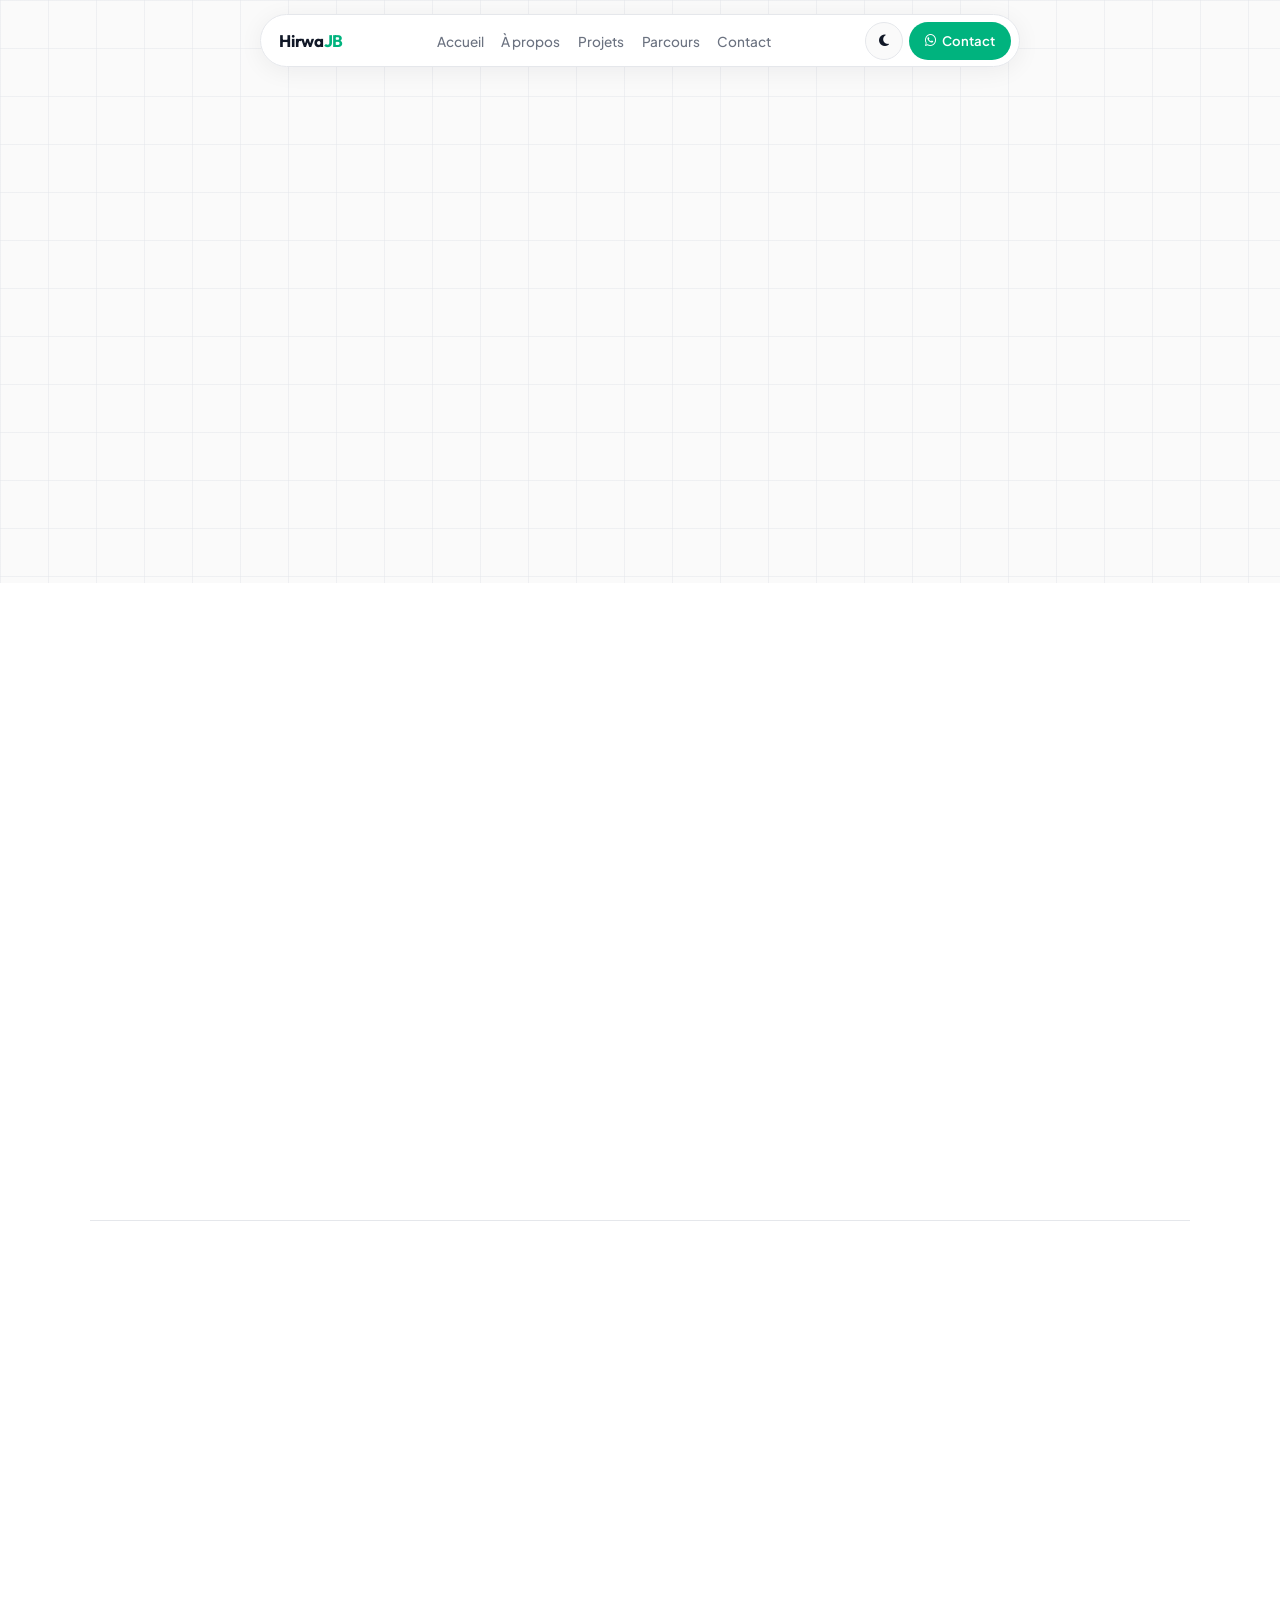
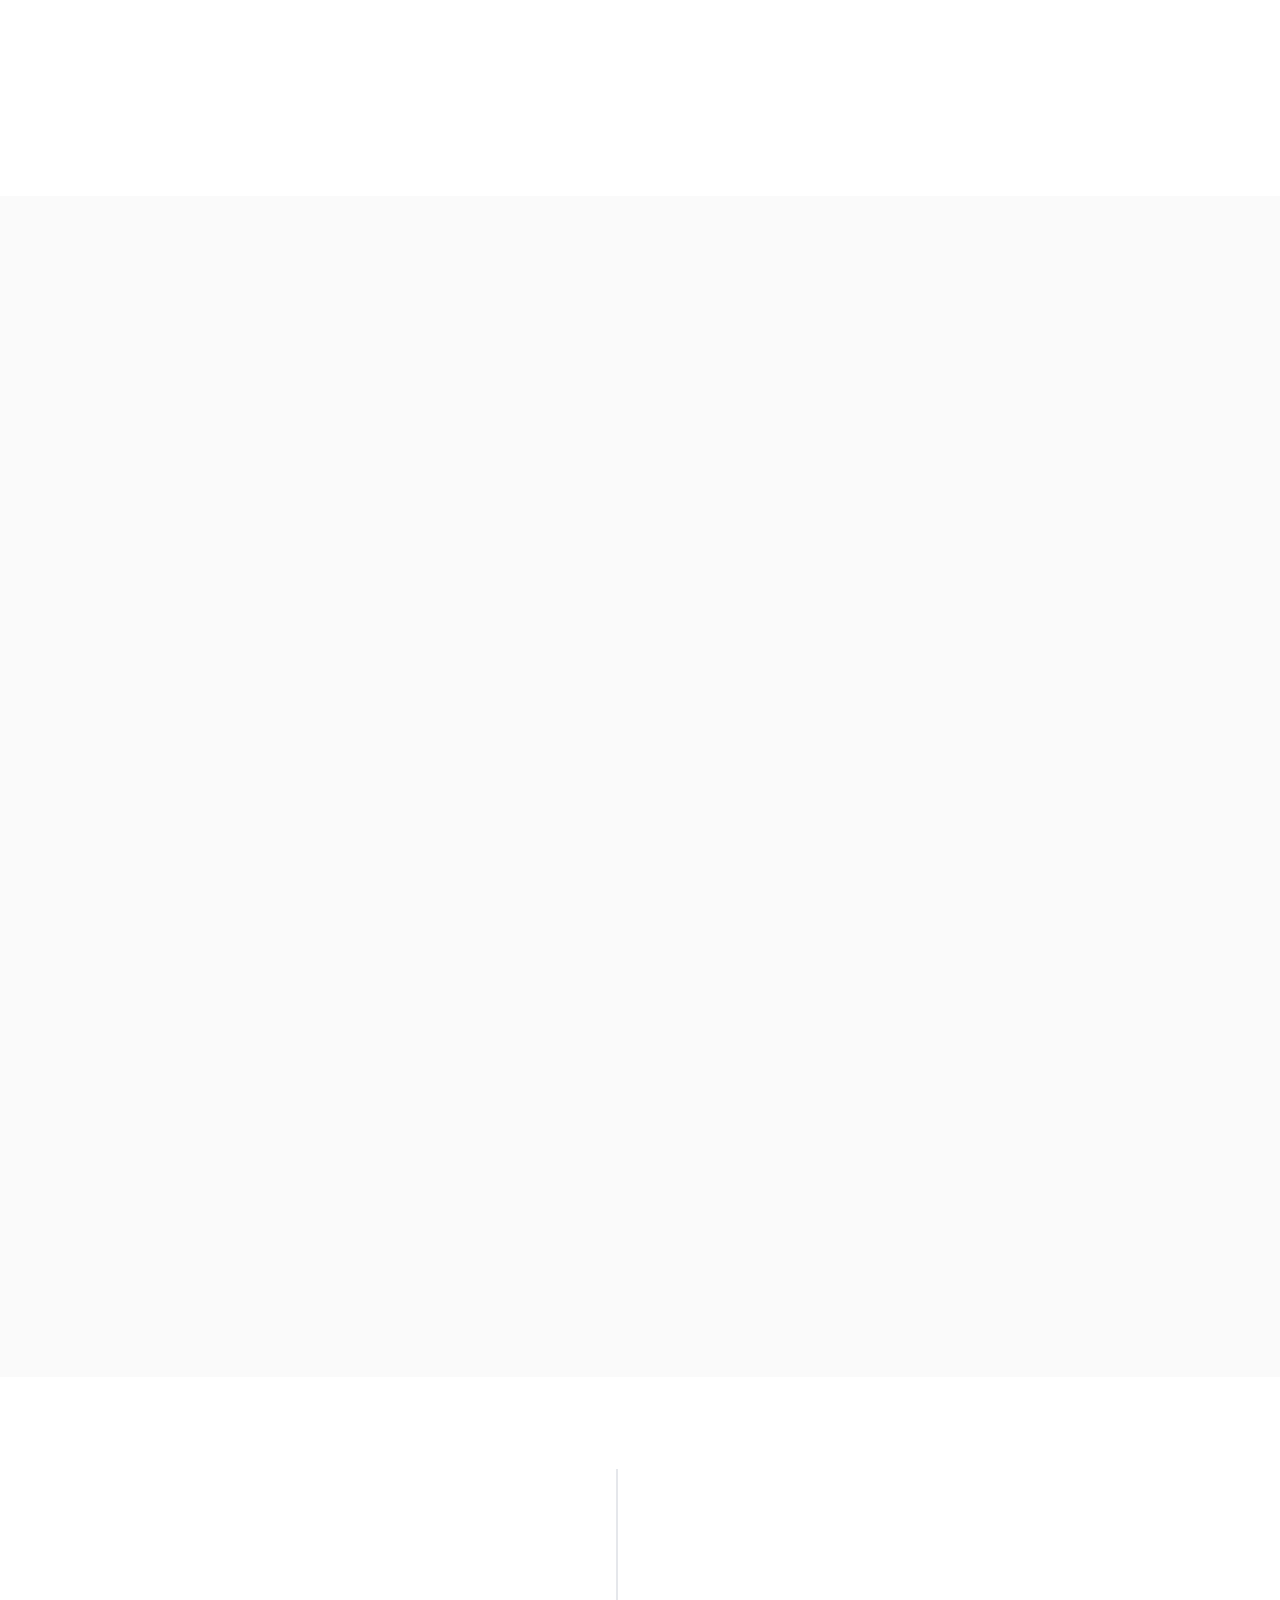
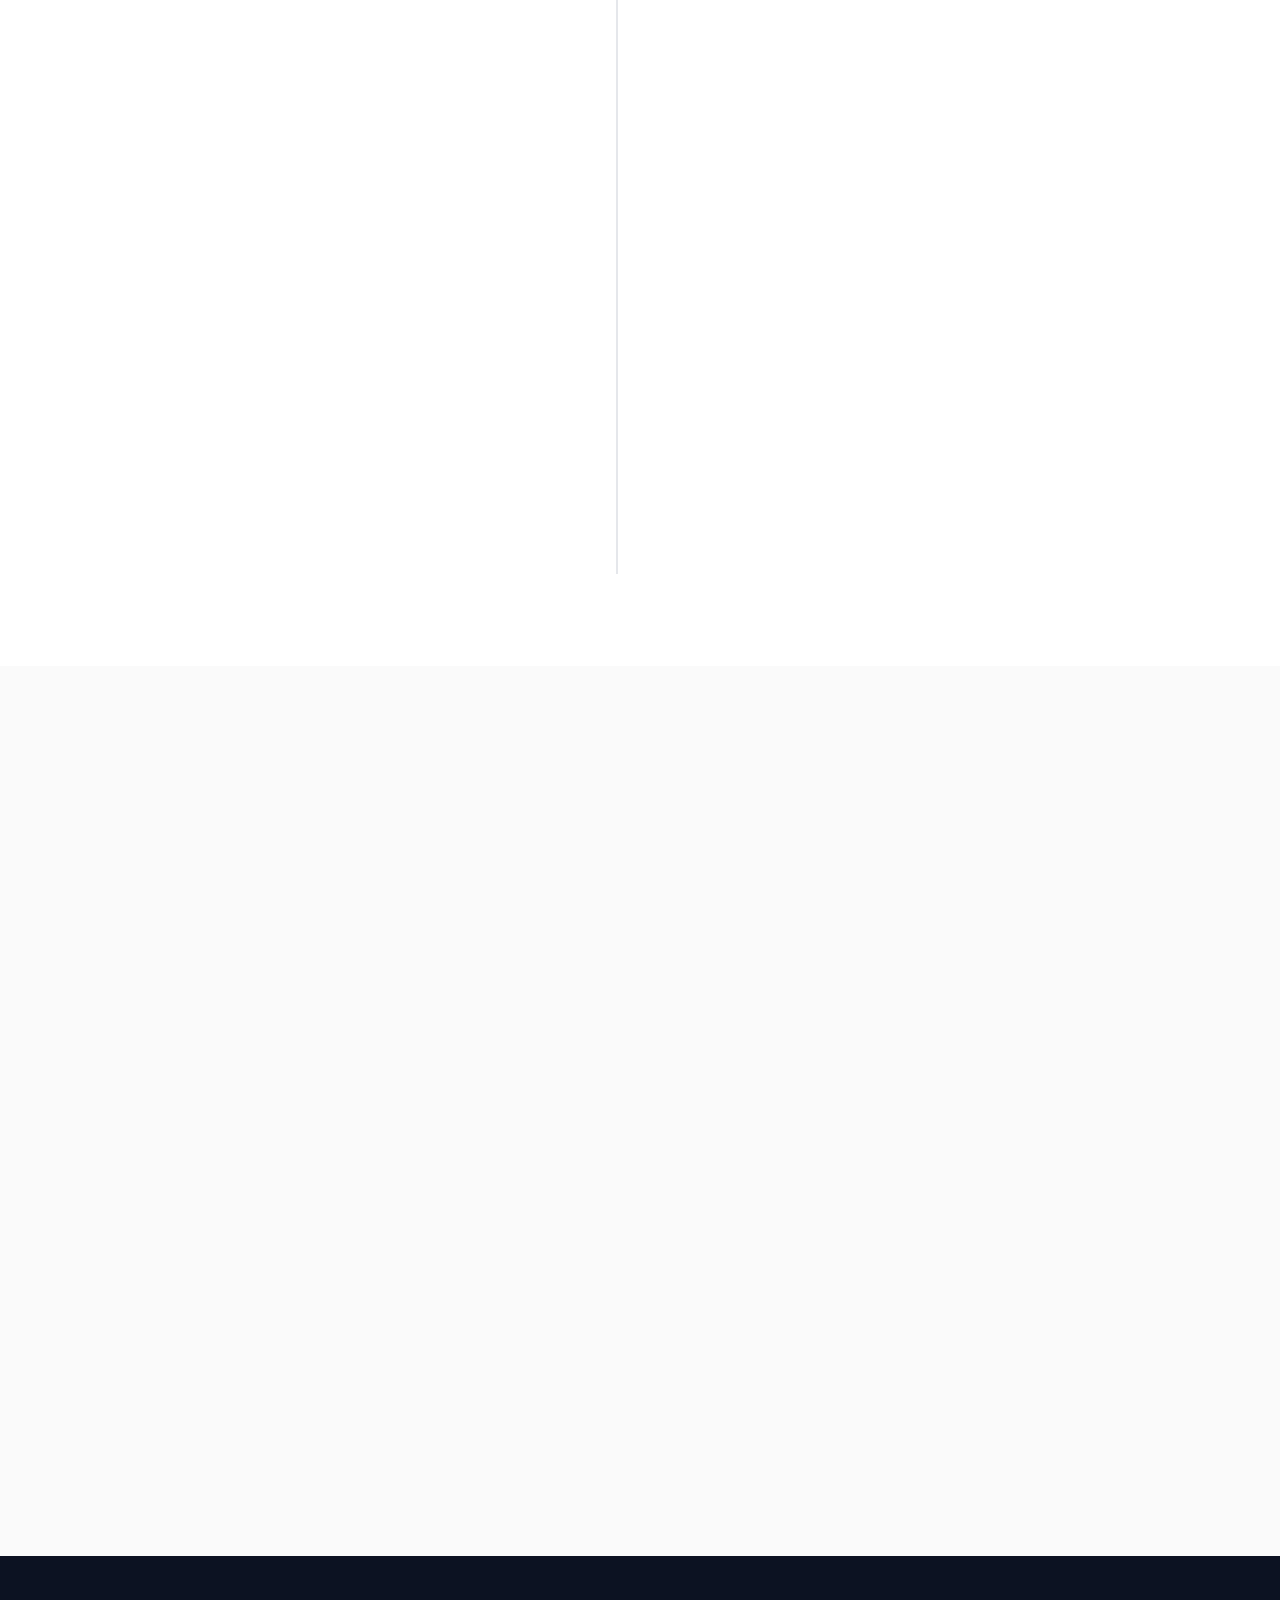
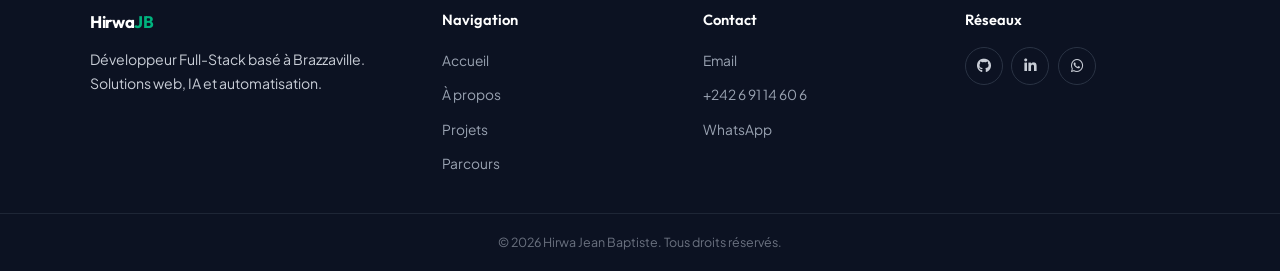
==== index.html @ fbb26cc3 "feat: scaffold portfolio page structure and sections" ====
<!DOCTYPE html>
<html lang="fr">
<head>
    <meta charset="UTF-8">
    <meta name="viewport" content="width=device-width, initial-scale=1.0">
    <meta name="description" content="Portfolio de Hirwa Jean Baptiste, développeur Full-Stack basé à Brazzaville, République du Congo.">
    <meta name="theme-color" content="#00b37e">
    <title>Hirwa Jean Baptiste | Développeur Full-Stack</title>
    <link rel="stylesheet" href="style.css">
    <link rel="preconnect" href="https://fonts.googleapis.com">
    <link rel="preconnect" href="https://fonts.gstatic.com" crossorigin>
    <link href="https://fonts.googleapis.com/css2?family=Outfit:wght@400;500;600;700;800&family=Plus+Jakarta+Sans:wght@400;500;600;700&display=swap" rel="stylesheet">
    <link rel="stylesheet" href="https://cdnjs.cloudflare.com/ajax/libs/font-awesome/6.5.1/css/all.min.css">
    <script>
      (function () {
        var t = localStorage.getItem("theme");
        if (t === "dark" || (!t && matchMedia("(prefers-color-scheme: dark)").matches)) {
          document.documentElement.setAttribute("data-theme", "dark");
        }
      })();
    </script>
</head>
<body>

    <div id="loading-screen" aria-hidden="true">
        <div class="loader-mark">JB</div>
        <div class="loader-line"></div>
    </div>

    <div class="nav-overlay" id="nav-overlay" hidden></div>

    <header class="header">
        <nav class="nav" aria-label="Navigation principale">
            <a href="#accueil" class="logo">Hirwa<span>JB</span></a>

            <ul class="nav-links" id="nav-links">
                <li><a href="#accueil">Accueil</a></li>
                <li><a href="#apropos">À propos</a></li>
                <li><a href="#projets">Projets</a></li>
                <li><a href="#parcours">Parcours</a></li>
                <li><a href="#contact">Contact</a></li>
            </ul>

            <div class="nav-actions">
                <button type="button" class="theme-toggle" id="theme-toggle" aria-label="Activer le mode sombre" title="Mode clair / sombre">
                    <i class="fa-solid fa-moon" aria-hidden="true"></i>
                    <i class="fa-solid fa-sun" aria-hidden="true"></i>
                </button>
                <a href="#contact" class="nav-cta"><i class="fa-brands fa-whatsapp" aria-hidden="true"></i> Contact</a>
                <button type="button" class="nav-toggle" id="nav-toggle" aria-label="Ouvrir le menu" aria-expanded="false" aria-controls="nav-links">
                    <span class="hamburger" aria-hidden="true">
                        <span></span>
                        <span></span>
                        <span></span>
                    </span>
                </button>
            </div>
        </nav>
    </header>

    <main>

        <section class="hero" id="accueil">
            <div class="container hero-inner">
                <div class="hero-copy reveal">
                    <p class="hero-hello">Je m’appelle Hirwa,</p>
                    <h1>
                        Développeur <em>Full-Stack</em><br>
                        | Étudiant en <em>GL</em>
                    </h1>
                    <p class="hero-lead">
                        Je conçois des applications web modernes et performantes, de la conception à la mise en production.
                        Basé à Brazzaville, République du Congo, ouvert aux opportunités remote.
                    </p>
                    <div class="hero-actions">
                        <a href="#projets" class="btn btn-green">Voir mes projets <i class="fa-solid fa-arrow-right" aria-hidden="true"></i></a>
                        <a href="#parcours" class="btn btn-ghost">Mon parcours</a>
                    </div>
                    <div class="hero-stats">
                        <div>
                            <strong>2+</strong>
                            <span>Ans d’expérience</span>
                        </div>
                        <div>
                            <strong>15+</strong>
                            <span>Projets livrés</span>
                        </div>
                        <div>
                            <strong>5</strong>
                            <span>Prix &amp; distinctions</span>
                        </div>
                    </div>
                </div>

                <div class="hero-visual reveal">
                    <img class="hero-portrait" src="images/JBProfil-removebg-preview.png" alt="Portrait de Hirwa Jean Baptiste">
                    <div class="float-icon float-1" aria-hidden="true"><i class="fa-brands fa-react"></i></div>
                    <div class="float-icon float-2" aria-hidden="true"><i class="fa-brands fa-js"></i></div>
                    <div class="float-icon float-3" aria-hidden="true"><i class="fa-brands fa-python"></i></div>
                    <div class="float-icon float-4" aria-hidden="true"><i class="fa-brands fa-node-js"></i></div>
                    <div class="float-icon float-5" aria-hidden="true"><i class="fa-brands fa-java"></i></div>
                </div>
            </div>
        </section>

        <section class="about" id="apropos">
            <div class="container about-layout">
                <div class="about-media reveal">
                    <div class="about-frame" aria-hidden="true"></div>
                    <div class="about-img">
                        <img src="images/IMG-20250405-WA0015.jpg" alt="Hirwa Jean Baptiste">
                    </div>
                    <div class="about-badge">
                        <strong>2+</strong>
                        <span>Ans<br>d’expérience</span>
                    </div>
                </div>

                <div class="about-content reveal">
                    <p class="eyebrow eyebrow-accent">À propos</p>
                    <h2>Je construis des solutions numériques utiles.</h2>
                    <p>
                        Développeur Full-Stack et étudiant en Génie Logiciel au CFI-CIRAS, je conçois des applications
                        qui intègrent l’intelligence artificielle et l’automatisation.
                    </p>
                    <p>
                        Lauréat du Prix Denis Sassou Nguesso 2024-2025 et vainqueur de plusieurs hackathons
                        internationaux, dont l’Océan Hackathon présenté en France. Freelance actif auprès
                        de clients à l’étranger.
                    </p>
                    <ul class="about-points">
                        <li><i class="fa-solid fa-check" aria-hidden="true"></i> Licence GL au CFI-CIRAS (2023–2026)</li>
                        <li><i class="fa-solid fa-check" aria-hidden="true"></i> Stack : React, Node.js, FastAPI, Java, PostgreSQL</li>
                        <li><i class="fa-solid fa-check" aria-hidden="true"></i> Tech Lead à Akieni Academy</li>
                    </ul>
                    <a href="#parcours" class="btn btn-green">En savoir plus</a>
                </div>
            </div>

            <div class="container skills-block" id="competences">
                <div class="section-head section-head-sm reveal">
                    <p class="eyebrow eyebrow-accent">Compétences</p>
                    <h3>Mes savoir-faire techniques</h3>
                </div>
                <div class="skills-grid">
                    <article class="skill-card reveal">
                        <div class="skill-icon"><i class="fa-brands fa-html5" aria-hidden="true"></i></div>
                        <div class="skill-info">
                            <div class="skill-label"><span>HTML / CSS</span><span>95%</span></div>
                            <div class="bar"><span data-width="95%"></span></div>
                        </div>
                    </article>
                    <article class="skill-card reveal">
                        <div class="skill-icon"><i class="fa-brands fa-react" aria-hidden="true"></i></div>
                        <div class="skill-info">
                            <div class="skill-label"><span>JavaScript / React</span><span>88%</span></div>
                            <div class="bar"><span data-width="88%"></span></div>
                        </div>
                    </article>
                    <article class="skill-card reveal">
                        <div class="skill-icon"><i class="fa-brands fa-node-js" aria-hidden="true"></i></div>
                        <div class="skill-info">
                            <div class="skill-label"><span>Node.js / FastAPI</span><span>82%</span></div>
                            <div class="bar"><span data-width="82%"></span></div>
                        </div>
                    </article>
                    <article class="skill-card reveal">
                        <div class="skill-icon"><i class="fa-brands fa-java" aria-hidden="true"></i></div>
                        <div class="skill-info">
                            <div class="skill-label"><span>Java / JavaFX</span><span>80%</span></div>
                            <div class="bar"><span data-width="80%"></span></div>
                        </div>
                    </article>
                    <article class="skill-card reveal">
                        <div class="skill-icon"><i class="fa-solid fa-database" aria-hidden="true"></i></div>
                        <div class="skill-info">
                            <div class="skill-label"><span>PostgreSQL / Oracle</span><span>78%</span></div>
                            <div class="bar"><span data-width="78%"></span></div>
                        </div>
                    </article>
                    <article class="skill-card reveal">
                        <div class="skill-icon"><i class="fa-solid fa-brain" aria-hidden="true"></i></div>
                        <div class="skill-info">
                            <div class="skill-label"><span>IA &amp; Automatisation</span><span>75%</span></div>
                            <div class="bar"><span data-width="75%"></span></div>
                        </div>
                    </article>
                    <article class="skill-card reveal">
                        <div class="skill-icon"><i class="fa-brands fa-github" aria-hidden="true"></i></div>
                        <div class="skill-info">
                            <div class="skill-label"><span>Git / GitHub</span><span>90%</span></div>
                            <div class="bar"><span data-width="90%"></span></div>
                        </div>
                    </article>
                    <article class="skill-card reveal">
                        <div class="skill-icon"><i class="fa-solid fa-shield-halved" aria-hidden="true"></i></div>
                        <div class="skill-info">
                            <div class="skill-label"><span>Tests &amp; Cybersécurité</span><span>72%</span></div>
                            <div class="bar"><span data-width="72%"></span></div>
                        </div>
                    </article>
                </div>
            </div>
        </section>

        <section class="projects" id="projets">
            <div class="container">
                <div class="section-head reveal">
                    <p class="eyebrow eyebrow-accent">Réalisations</p>
                    <h2>Projets récents.</h2>
                    <p class="section-sub">Une sélection de projets full-stack, IA et IoT, au Congo et à l’international.</p>
                </div>

                <div class="projects-grid">
                    <article class="project reveal">
                        <div class="project-img">
                            <img src="images/Image4.jpg" alt="Media Care" loading="lazy">
                        </div>
                        <div class="project-content">
                            <span class="project-cat">Application santé</span>
                            <h3>Media Care</h3>
                            <p class="project-short">Téléconsultation médicale avec IA et Machine Learning.</p>
                            <p class="project-long">Plateforme de suivi à distance des patients, avec recommandations intelligentes basées sur le ML.</p>
                            <div class="tags"><span>React</span><span>IA</span><span>Python</span></div>
                            <div class="project-links">
                                <a href="https://github.com/JBixx" target="_blank" rel="noopener noreferrer">GitHub</a>
                                <a href="#contact">Détails</a>
                            </div>
                        </div>
                    </article>

                    <article class="project reveal">
                        <div class="project-img">
                            <img src="images/Weather Forecast Dashboard.jpg" alt="Erastop" loading="lazy">
                        </div>
                        <div class="project-content">
                            <span class="project-cat">IoT · 1er prix</span>
                            <h3>Erastop, Océan Hackathon</h3>
                            <p class="project-short">Système IoT de surveillance côtière, présenté en France.</p>
                            <p class="project-long">React, FastAPI, PostgreSQL et ESP32. Présenté au DevFest RDC (Google Developer Groups).</p>
                            <div class="tags"><span>React</span><span>FastAPI</span><span>ESP32</span></div>
                            <div class="project-links">
                                <a href="https://github.com/JBixx" target="_blank" rel="noopener noreferrer">GitHub</a>
                                <a href="#contact">Détails</a>
                            </div>
                        </div>
                    </article>

                    <article class="project reveal">
                        <div class="project-img">
                            <img src="images/Image1.jpg" alt="Finance personnelle IA" loading="lazy">
                        </div>
                        <div class="project-content">
                            <span class="project-cat">Desktop · IA</span>
                            <h3>Finance personnelle IA</h3>
                            <p class="project-short">Suivi et optimisation des dépenses avec intelligence artificielle.</p>
                            <p class="project-long">Application Java / JavaFX connectée à Oracle Database pour analyser et optimiser le budget.</p>
                            <div class="tags"><span>Java</span><span>JavaFX</span><span>Oracle</span></div>
                            <div class="project-links">
                                <a href="https://github.com/JBixx" target="_blank" rel="noopener noreferrer">GitHub</a>
                                <a href="#contact">Détails</a>
                            </div>
                        </div>
                    </article>

                    <article class="project reveal">
                        <div class="project-img">
                            <img src="images/rapport.jpg" alt="Automatisation n8n" loading="lazy">
                        </div>
                        <div class="project-content">
                            <span class="project-cat">Automatisation</span>
                            <h3>Rapports de réunions (n8n)</h3>
                            <p class="project-short">Google Meet vers génération et envoi automatique de rapports.</p>
                            <p class="project-long">Workflow n8n qui structure les comptes-rendus et les envoie aux participants.</p>
                            <div class="tags"><span>n8n</span><span>API</span><span>Automation</span></div>
                            <div class="project-links">
                                <a href="https://github.com/JBixx" target="_blank" rel="noopener noreferrer">GitHub</a>
                                <a href="#contact">Détails</a>
                            </div>
                        </div>
                    </article>

                    <article class="project reveal">
                        <div class="project-img">
                            <img src="images/Game Dashboard Design.jpg" alt="Projets freelance" loading="lazy">
                        </div>
                        <div class="project-content">
                            <span class="project-cat">Freelance</span>
                            <h3>15+ projets clients (Fiverr)</h3>
                            <p class="project-short">Sites et interfaces pour des clients internationaux.</p>
                            <p class="project-long">Du design UI/UX à l’implémentation front-end, livrés de bout en bout.</p>
                            <div class="tags"><span>HTML/CSS</span><span>JS</span><span>UI/UX</span></div>
                            <div class="project-links">
                                <a href="https://github.com/JBixx" target="_blank" rel="noopener noreferrer">GitHub</a>
                                <a href="#contact">Détails</a>
                            </div>
                        </div>
                    </article>

                    <article class="project reveal">
                        <div class="project-img">
                            <img src="images/Image2.jpg" alt="Portfolio" loading="lazy">
                        </div>
                        <div class="project-content">
                            <span class="project-cat">Web</span>
                            <h3>Portfolio personnel</h3>
                            <p class="project-short">Site vitrine responsive, HTML &amp; CSS purs.</p>
                            <p class="project-long">Design épuré, accessible et mobile-first, sans dépendance JavaScript lourde.</p>
                            <div class="tags"><span>HTML</span><span>CSS</span><span>Responsive</span></div>
                            <div class="project-links">
                                <a href="https://github.com/JBixx/Portfolio" target="_blank" rel="noopener noreferrer">GitHub</a>
                                <a href="#accueil">Live</a>
                            </div>
                        </div>
                    </article>
                </div>
            </div>
        </section>

        <section class="parcours" id="parcours">
            <div class="container parcours-layout">
                <aside class="parcours-side reveal">
                    <p class="eyebrow eyebrow-accent">Parcours</p>
                    <h2>Expériences &amp;<br>formations</h2>
                    <p class="section-sub">
                        Du CFI-CIRAS à Brazzaville aux hackathons internationaux,
                        en passant par le freelance et le lead technique.
                    </p>
                    <div class="side-stats">
                        <div><strong>2+</strong><span>Ans d’expérience</span></div>
                        <div><strong>15+</strong><span>Projets livrés</span></div>
                        <div><strong>5</strong><span>Distinctions</span></div>
                    </div>
                    <a href="#contact" class="btn btn-green">Me contacter <i class="fa-solid fa-arrow-right" aria-hidden="true"></i></a>
                </aside>

                <div class="timeline">
                    <article class="t-item reveal">
                        <span class="t-dot t-dot-on" aria-hidden="true"></span>
                        <div class="t-card">
                            <div class="t-top">
                                <h3>Tech Lead, Squad Développement</h3>
                                <span class="badge-on">En poste</span>
                            </div>
                            <p class="t-org">Akieni Academy · Brazzaville</p>
                            <p class="t-meta">Juin 2026 à aujourd’hui · Hybride</p>
                            <p class="t-desc">Direction technique d’une squad, code reviews, mentoring et interventions ponctuelles.</p>
                            <div class="tags"><span>Leadership</span><span>Code Review</span><span>Mentorat</span></div>
                        </div>
                    </article>

                    <article class="t-item reveal">
                        <span class="t-dot" aria-hidden="true"></span>
                        <div class="t-card">
                            <div class="t-top">
                                <h3>Développeur Full-Stack, 1er Prix</h3>
                            </div>
                            <p class="t-org">Océan International Hackathon</p>
                            <p class="t-meta">Octobre 2025 · International / France</p>
                            <p class="t-desc">Erastop, système IoT de surveillance côtière. Présentation au DevFest RDC (GDG).</p>
                            <div class="tags"><span>React</span><span>FastAPI</span><span>PostgreSQL</span></div>
                        </div>
                    </article>

                    <article class="t-item reveal">
                        <span class="t-dot" aria-hidden="true"></span>
                        <div class="t-card">
                            <div class="t-top">
                                <h3>Développeur Web &amp; Designer</h3>
                            </div>
                            <p class="t-org">Freelance sur Fiverr</p>
                            <p class="t-meta">Fév. 2024 à Mai 2025 · Remote</p>
                            <p class="t-desc">Plus de 15 projets sur mesure pour des clients internationaux, du UI/UX au front-end.</p>
                            <div class="tags"><span>HTML/CSS</span><span>JavaScript</span><span>UI/UX</span></div>
                        </div>
                    </article>
                </div>
            </div>
        </section>

        <section class="contact" id="contact">
            <div class="container contact-box reveal">
                <div class="contact-left">
                    <p class="eyebrow eyebrow-accent">Contact</p>
                    <h2>Vous avez un projet<br>ou une opportunité ?</h2>
                    <p class="section-sub">
                        Disponible pour des missions remote, en freelance ou en collaboration.
                        Brazzaville, République du Congo.
                    </p>
                    <ul class="contact-details">
                        <li>
                            <i class="fa-solid fa-envelope" aria-hidden="true"></i>
                            <a href="mailto:contact.jean.dev@gmail.com">contact.jean.dev@gmail.com</a>
                        </li>
                        <li>
                            <i class="fa-solid fa-phone" aria-hidden="true"></i>
                            <a href="tel:+24269114606">+242 6 91 14 60 6</a>
                        </li>
                        <li>
                            <i class="fa-brands fa-whatsapp" aria-hidden="true"></i>
                            <a href="https://wa.me/24269114606" target="_blank" rel="noopener noreferrer">WhatsApp</a>
                        </li>
                    </ul>
                    <div class="contact-socials">
                        <a href="https://github.com/JBixx" target="_blank" rel="noopener noreferrer" aria-label="GitHub"><i class="fa-brands fa-github"></i></a>
                        <a href="https://linkedin.com/in/hirwa-jean-b242-" target="_blank" rel="noopener noreferrer" aria-label="LinkedIn"><i class="fa-brands fa-linkedin-in"></i></a>
                    </div>
                </div>

                <form class="contact-form" action="mailto:contact.jean.dev@gmail.com" method="post" enctype="text/plain">
                    <label class="sr-only" for="nom">Nom</label>
                    <input type="text" id="nom" name="nom" placeholder="Votre nom" required autocomplete="name">

                    <label class="sr-only" for="email">Email</label>
                    <input type="email" id="email" name="email" placeholder="Votre email" required autocomplete="email">

                    <label class="sr-only" for="motif">Motif</label>
                    <div class="select-wrap">
                        <select id="motif" name="motif" required>
                            <option value="" disabled selected>Sélectionnez un motif…</option>
                            <option value="collaboration">Collaboration / projet</option>
                            <option value="freelance">Mission freelance</option>
                            <option value="emploi">Opportunité d’emploi</option>
                            <option value="autre">Autre</option>
                        </select>
                        <i class="fa-solid fa-chevron-down" aria-hidden="true"></i>
                    </div>

                    <label class="sr-only" for="message">Message</label>
                    <textarea id="message" name="message" rows="5" placeholder="Parlez-moi de votre projet…" required></textarea>

                    <button type="submit" class="btn btn-green">Envoyer le message</button>
                </form>
            </div>
        </section>

        <section class="newsletter" id="newsletter" aria-labelledby="newsletter-title">
            <div class="container newsletter-box reveal">
                <div class="newsletter-copy">
                    <p class="eyebrow eyebrow-accent">Newsletter</p>
                    <h2 id="newsletter-title">Restez informé de mes prochains projets</h2>
                    <p>Une à deux fois par mois : nouveautés, retours d’expérience et opportunités. Pas de spam.</p>
                </div>
                <form class="newsletter-form" id="newsletter-form" novalidate>
                    <label class="sr-only" for="newsletter-email">Adresse email</label>
                    <input type="email" id="newsletter-email" name="email" placeholder="votre@email.com" required autocomplete="email">
                    <button type="submit" class="btn btn-green">S’inscrire</button>
                    <p class="newsletter-msg" id="newsletter-msg" role="status" aria-live="polite"></p>
                </form>
            </div>
        </section>

    </main>

    <footer class="footer">
        <div class="container footer-grid">
            <div class="footer-brand">
                <a href="#accueil" class="logo">Hirwa<span>JB</span></a>
                <p>Développeur Full-Stack basé à Brazzaville. Solutions web, IA et automatisation.</p>
            </div>
            <div class="footer-col">
                <h4>Navigation</h4>
                <ul>
                    <li><a href="#accueil">Accueil</a></li>
                    <li><a href="#apropos">À propos</a></li>
                    <li><a href="#projets">Projets</a></li>
                    <li><a href="#parcours">Parcours</a></li>
                </ul>
            </div>
            <div class="footer-col">
                <h4>Contact</h4>
                <ul>
                    <li><a href="mailto:contact.jean.dev@gmail.com">Email</a></li>
                    <li><a href="tel:+24269114606">+242 6 91 14 60 6</a></li>
                    <li><a href="https://wa.me/24269114606" target="_blank" rel="noopener noreferrer">WhatsApp</a></li>
                </ul>
            </div>
            <div class="footer-col">
                <h4>Réseaux</h4>
                <div class="footer-socials">
                    <a href="https://github.com/JBixx" target="_blank" rel="noopener noreferrer" aria-label="GitHub"><i class="fa-brands fa-github"></i></a>
                    <a href="https://linkedin.com/in/hirwa-jean-b242-" target="_blank" rel="noopener noreferrer" aria-label="LinkedIn"><i class="fa-brands fa-linkedin-in"></i></a>
                    <a href="https://wa.me/24269114606" target="_blank" rel="noopener noreferrer" aria-label="WhatsApp"><i class="fa-brands fa-whatsapp"></i></a>
                </div>
            </div>
        </div>
        <div class="footer-bottom">
            <div class="container">
                <p>&copy; 2026 Hirwa Jean Baptiste. Tous droits réservés.</p>
            </div>
        </div>
    </footer>

    <a href="#accueil" class="back-top" id="back-top" aria-label="Retour en haut"><i class="fa-solid fa-chevron-up"></i></a>

    <script src="script.js" defer></script>
</body>
</html>
---- style.css ----
/* Hirwa Jean Baptiste - Portfolio */

:root {
  --green: #00b37e;
  --green-dark: #00966a;
  --green-soft: #e8f8f2;
  --ink: #111827;
  --muted: #6b7280;
  --line: #e5e7eb;
  --bg: #fafafa;
  --surface: #ffffff;
  --white: #ffffff;
  --shadow: 0 4px 24px rgba(17, 24, 39, 0.06);
  --shadow-lg: 0 20px 50px rgba(17, 24, 39, 0.1);
  --radius: 16px;
  --font: "Plus Jakarta Sans", sans-serif;
  --display: "Outfit", sans-serif;
  --nav-bg: rgba(255, 255, 255, 0.92);
  --grid-line: rgba(229, 231, 235, 0.55);
  --footer-bg: #0c1222;
  --transition: 0.25s ease;
}

[data-theme="dark"] {
  --green: #1dd6a0;
  --green-dark: #14b888;
  --green-soft: #14352c;
  --ink: #f3f4f6;
  --muted: #9ca3af;
  --line: #2a3344;
  --bg: #0b0f19;
  --surface: #121826;
  --white: #121826;
  --shadow: 0 4px 24px rgba(0, 0, 0, 0.35);
  --shadow-lg: 0 20px 50px rgba(0, 0, 0, 0.45);
  --nav-bg: rgba(18, 24, 38, 0.92);
  --grid-line: rgba(42, 51, 68, 0.7);
  --footer-bg: #070a12;
  color-scheme: dark;
}

*,
*::before,
*::after {
  margin: 0;
  padding: 0;
  box-sizing: border-box;
}

html {
  scroll-behavior: smooth;
}

body {
  font-family: var(--font);
  color: var(--ink);
  background: var(--bg);
  line-height: 1.65;
  -webkit-font-smoothing: antialiased;
  transition: background var(--transition), color var(--transition);
}

body.menu-open {
  overflow: hidden;
}

img {
  max-width: 100%;
  display: block;
}

a {
  text-decoration: none;
  color: inherit;
}

ul {
  list-style: none;
}

.container {
  width: min(1100px, 92%);
  margin: 0 auto;
}

.sr-only {
  position: absolute;
  width: 1px;
  height: 1px;
  overflow: hidden;
  clip: rect(0, 0, 0, 0);
}

/* Loader */
#loading-screen {
  position: fixed;
  inset: 0;
  z-index: 9999;
  display: flex;
  flex-direction: column;
  align-items: center;
  justify-content: center;
  gap: 1.25rem;
  background: var(--surface);
  animation: loader-out 0.5s ease 1.8s forwards;
}

.loader-mark {
  font-family: var(--display);
  font-weight: 800;
  font-size: 1.75rem;
  letter-spacing: -0.03em;
  animation: fade-in 0.5s ease both;
}

.loader-line {
  width: 72px;
  height: 2px;
  background: var(--line);
  border-radius: 2px;
  overflow: hidden;
}

.loader-line::after {
  content: "";
  display: block;
  height: 100%;
  width: 0;
  background: var(--green);
  animation: load 1.6s ease forwards;
}

@keyframes load {
  to { width: 100%; }
}

@keyframes fade-in {
  from { opacity: 0; transform: translateY(8px); }
  to { opacity: 1; transform: none; }
}

@keyframes loader-out {
  to {
    opacity: 0;
    visibility: hidden;
    pointer-events: none;
  }
}

/* Scroll reveal */
.reveal {
  opacity: 0;
  transform: translateY(28px);
  transition: opacity 0.7s ease, transform 0.7s ease;
}

.reveal.visible {
  opacity: 1;
  transform: none;
}

/* Nav */
.header {
  position: fixed;
  top: 0;
  left: 0;
  width: 100%;
  z-index: 100;
  padding: 0.9rem 0;
  display: flex;
  justify-content: center;
}

.nav {
  width: min(760px, 92%);
  display: flex;
  align-items: center;
  justify-content: space-between;
  gap: 0.75rem;
  background: var(--nav-bg);
  backdrop-filter: blur(14px);
  border: 1px solid var(--line);
  border-radius: 999px;
  padding: 0.4rem 0.5rem 0.4rem 1.15rem;
  box-shadow: var(--shadow);
}

.logo {
  font-family: var(--display);
  font-weight: 700;
  font-size: 1.05rem;
  letter-spacing: -0.02em;
  white-space: nowrap;
  z-index: 2;
}

.logo span {
  color: var(--green);
}

.nav-links {
  display: flex;
  gap: 1.1rem;
}

.nav-links a {
  font-size: 0.85rem;
  font-weight: 500;
  color: var(--muted);
  transition: color 0.2s;
}

.nav-links a:hover {
  color: var(--ink);
}

.nav-actions {
  display: flex;
  align-items: center;
  gap: 0.4rem;
  z-index: 2;
}

.theme-toggle {
  width: 38px;
  height: 38px;
  border: 1px solid var(--line);
  border-radius: 50%;
  background: var(--bg);
  color: var(--ink);
  cursor: pointer;
  display: inline-flex;
  align-items: center;
  justify-content: center;
  transition: background 0.2s, border-color 0.2s;
}

.theme-toggle:hover {
  border-color: var(--green);
  color: var(--green);
}

.theme-toggle .fa-sun {
  display: none;
}

[data-theme="dark"] .theme-toggle .fa-moon {
  display: none;
}

[data-theme="dark"] .theme-toggle .fa-sun {
  display: inline-block;
}

.nav-cta {
  display: inline-flex;
  align-items: center;
  gap: 0.35rem;
  background: var(--green);
  color: #fff;
  font-size: 0.82rem;
  font-weight: 600;
  padding: 0.5rem 1rem;
  border-radius: 999px;
  transition: background 0.2s;
  white-space: nowrap;
}

.nav-cta:hover {
  background: var(--green-dark);
}

/* Hamburger */
.nav-toggle {
  display: none;
  width: 42px;
  height: 42px;
  border: 1px solid var(--line);
  border-radius: 50%;
  background: var(--bg);
  cursor: pointer;
  align-items: center;
  justify-content: center;
  padding: 0;
}

.hamburger {
  width: 18px;
  height: 14px;
  display: flex;
  flex-direction: column;
  justify-content: space-between;
}

.hamburger span {
  display: block;
  height: 2px;
  width: 100%;
  background: var(--ink);
  border-radius: 2px;
  transition: transform 0.3s ease, opacity 0.3s ease;
}

.nav-toggle[aria-expanded="true"] .hamburger span:nth-child(1) {
  transform: translateY(6px) rotate(45deg);
}

.nav-toggle[aria-expanded="true"] .hamburger span:nth-child(2) {
  opacity: 0;
}

.nav-toggle[aria-expanded="true"] .hamburger span:nth-child(3) {
  transform: translateY(-6px) rotate(-45deg);
}

.nav-overlay {
  position: fixed;
  inset: 0;
  background: rgba(0, 0, 0, 0.45);
  z-index: 90;
  opacity: 0;
  transition: opacity 0.3s ease;
  pointer-events: none;
}

.nav-overlay.is-open {
  opacity: 1;
  pointer-events: auto;
}

/* Buttons */
.btn {
  display: inline-flex;
  align-items: center;
  justify-content: center;
  gap: 0.5rem;
  font-family: var(--font);
  font-size: 0.9rem;
  font-weight: 600;
  padding: 0.8rem 1.35rem;
  border-radius: 8px;
  border: 1.5px solid transparent;
  cursor: pointer;
  transition: 0.2s ease;
}

.btn-green {
  background: var(--green);
  color: #fff;
  box-shadow: 0 8px 20px rgba(0, 179, 126, 0.28);
}

.btn-green:hover {
  background: var(--green-dark);
}

.btn-ghost {
  background: var(--surface);
  color: var(--ink);
  border-color: var(--line);
  border-radius: 999px;
}

.btn-ghost:hover {
  border-color: var(--ink);
}

/* Section heads */
.eyebrow {
  font-size: 0.78rem;
  font-weight: 700;
  color: var(--muted);
  margin-bottom: 0.55rem;
  letter-spacing: 0.06em;
  text-transform: uppercase;
}

.eyebrow-accent {
  color: var(--green);
}

.section-head {
  margin-bottom: 2.5rem;
}

.section-head h2 {
  font-family: var(--display);
  font-size: clamp(1.85rem, 3.5vw, 2.5rem);
  font-weight: 700;
  letter-spacing: -0.03em;
  line-height: 1.2;
}

.section-head-sm {
  margin-bottom: 1.5rem;
}

.section-head-sm h3 {
  font-family: var(--display);
  font-size: 1.3rem;
  font-weight: 700;
  letter-spacing: -0.02em;
}

.section-sub {
  color: var(--muted);
  max-width: 480px;
  margin-top: 0.7rem;
  font-size: 0.96rem;
}

/* Hero */
.hero {
  position: relative;
  padding: 7rem 0 2.5rem;
  background-color: var(--bg);
  background-image:
    linear-gradient(var(--grid-line) 1px, transparent 1px),
    linear-gradient(90deg, var(--grid-line) 1px, transparent 1px);
  background-size: 48px 48px;
  overflow: hidden;
}

.hero-inner {
  display: grid;
  grid-template-columns: 1.05fr 0.95fr;
  gap: 2rem;
  align-items: center;
}

.hero-hello {
  color: var(--muted);
  font-size: 1rem;
  margin-bottom: 0.5rem;
}

.hero h1 {
  font-family: var(--display);
  font-size: clamp(2rem, 4.2vw, 3.1rem);
  font-weight: 700;
  letter-spacing: -0.035em;
  line-height: 1.15;
  margin-bottom: 1rem;
}

.hero h1 em {
  font-style: normal;
  color: var(--green);
}

.hero-lead {
  color: var(--muted);
  font-size: 1rem;
  max-width: 440px;
  margin-bottom: 1.5rem;
}

.hero-actions {
  display: flex;
  flex-wrap: wrap;
  gap: 0.75rem;
  margin-bottom: 2rem;
}

.hero-stats {
  display: flex;
  gap: 0;
}

.hero-stats > div {
  padding: 0 1.35rem;
  border-left: 1px solid var(--line);
}

.hero-stats > div:first-child {
  padding-left: 0;
  border-left: none;
}

.hero-stats strong {
  display: block;
  font-family: var(--display);
  font-size: 1.4rem;
  font-weight: 700;
  letter-spacing: -0.02em;
  line-height: 1.2;
}

.hero-stats span {
  font-size: 0.78rem;
  color: var(--muted);
}

.hero-visual {
  position: relative;
  display: flex;
  justify-content: center;
  align-items: flex-end;
  min-height: 380px;
}

.hero-portrait {
  width: min(360px, 100%);
  height: auto;
  object-fit: contain;
  object-position: center bottom;
  filter: drop-shadow(0 18px 40px rgba(17, 24, 39, 0.12));
}

.float-icon {
  position: absolute;
  width: 48px;
  height: 48px;
  background: var(--surface);
  border: 1px solid var(--line);
  border-radius: 12px;
  box-shadow: var(--shadow-lg);
  display: flex;
  align-items: center;
  justify-content: center;
  font-size: 1.25rem;
  animation: float 4s ease-in-out infinite;
}

.float-1 { left: 2%; top: 36%; color: #61dafb; }
.float-2 { right: 4%; top: 10%; color: #f0c800; animation-delay: 0.5s; }
.float-3 { right: 8%; bottom: 14%; color: #3776ab; animation-delay: 1s; }
.float-4 { left: 8%; bottom: 10%; color: #68a063; animation-delay: 1.4s; }
.float-5 { left: 18%; top: 8%; color: #e76f00; animation-delay: 0.8s; }

@keyframes float {
  0%, 100% { transform: translateY(0); }
  50% { transform: translateY(-8px); }
}

/* About */
.about {
  padding: 3.5rem 0 5rem;
  background: var(--surface);
}

.about-layout {
  display: grid;
  grid-template-columns: 0.95fr 1.05fr;
  gap: 4rem;
  align-items: center;
  margin-bottom: 3.5rem;
}

.about-media {
  position: relative;
  max-width: 420px;
}

.about-frame {
  position: absolute;
  inset: 18px -16px -16px 18px;
  border: 3px solid var(--green);
  border-radius: 4px;
  z-index: 0;
}

.about-img {
  position: relative;
  z-index: 1;
  overflow: hidden;
  aspect-ratio: 4 / 5;
  background: var(--bg);
}

.about-img img {
  width: 100%;
  height: 100%;
  object-fit: cover;
}

.about-badge {
  position: absolute;
  right: -12px;
  bottom: 28px;
  z-index: 2;
  display: flex;
  align-items: center;
  gap: 0.55rem;
  background: var(--surface);
  border: 1px solid var(--line);
  padding: 0.85rem 1.1rem;
  box-shadow: var(--shadow-lg);
}

.about-badge strong {
  font-family: var(--display);
  font-size: 2.1rem;
  font-weight: 800;
  color: var(--green);
  line-height: 1;
}

.about-badge span {
  font-size: 0.78rem;
  font-weight: 600;
  color: var(--ink);
  line-height: 1.25;
}

.about-content h2 {
  font-family: var(--display);
  font-size: clamp(1.7rem, 3vw, 2.35rem);
  font-weight: 700;
  letter-spacing: -0.03em;
  line-height: 1.2;
  margin-bottom: 1.1rem;
}

.about-content > p {
  color: var(--muted);
  margin-bottom: 0.9rem;
  font-size: 0.98rem;
}

.about-points {
  margin: 1.35rem 0 1.75rem;
  display: flex;
  flex-direction: column;
  gap: 0.65rem;
}

.about-points li {
  display: flex;
  align-items: center;
  gap: 0.65rem;
  font-size: 0.92rem;
  font-weight: 500;
}

.about-points i {
  color: var(--green);
  font-size: 0.75rem;
}

/* Skills */
.skills-block {
  padding-top: 2.5rem;
  border-top: 1px solid var(--line);
}

.skills-grid {
  display: grid;
  grid-template-columns: repeat(2, 1fr);
  gap: 1rem;
}

.skill-card {
  display: flex;
  align-items: center;
  gap: 1rem;
  padding: 1rem 1.15rem;
  background: var(--bg);
  border: 1px solid var(--line);
  border-radius: var(--radius);
  transition: border-color 0.2s, transform 0.2s;
}

.skill-card:hover {
  border-color: var(--green);
  transform: translateY(-2px);
}

.skill-icon {
  flex-shrink: 0;
  width: 46px;
  height: 46px;
  display: flex;
  align-items: center;
  justify-content: center;
  background: var(--green-soft);
  color: var(--green);
  border-radius: 12px;
  font-size: 1.2rem;
}

.skill-info {
  flex: 1;
  min-width: 0;
}

.skill-label {
  display: flex;
  justify-content: space-between;
  font-size: 0.86rem;
  font-weight: 600;
  margin-bottom: 0.4rem;
  gap: 0.5rem;
}

.skill-label span:last-child {
  color: var(--green);
  font-weight: 700;
}

.bar {
  height: 6px;
  background: var(--line);
  border-radius: 6px;
  overflow: hidden;
}

.bar span {
  display: block;
  height: 100%;
  width: 0;
  background: linear-gradient(90deg, var(--green-dark), var(--green));
  border-radius: 6px;
  transition: width 1.1s ease;
}

/* Projects */
.projects {
  padding: 5rem 0;
  background: var(--bg);
}

.projects-grid {
  display: grid;
  grid-template-columns: repeat(3, 1fr);
  gap: 1.35rem;
}

.project {
  background: var(--surface);
  border-radius: var(--radius);
  overflow: hidden;
  border: 1px solid var(--line);
  transition: transform 0.25s ease, box-shadow 0.25s ease;
}

.project:hover {
  transform: translateY(-4px);
  box-shadow: var(--shadow-lg);
}

.project-img {
  height: 180px;
  overflow: hidden;
  background: var(--bg);
}

.project-img img {
  width: 100%;
  height: 100%;
  object-fit: cover;
  transition: transform 0.4s ease;
}

.project:hover .project-img img {
  transform: scale(1.04);
}

.project-content {
  padding: 1.2rem 1.25rem 1.35rem;
}

.project-cat {
  display: inline-block;
  font-size: 0.7rem;
  font-weight: 600;
  color: var(--green);
  text-transform: uppercase;
  letter-spacing: 0.04em;
  margin-bottom: 0.35rem;
}

.project-content h3 {
  font-family: var(--display);
  font-size: 1.05rem;
  font-weight: 700;
  letter-spacing: -0.02em;
  margin-bottom: 0.35rem;
}

.project-short {
  font-size: 0.86rem;
  color: var(--muted);
  margin-bottom: 0.3rem;
}

.project-long {
  font-size: 0.82rem;
  color: var(--muted);
  max-height: 0;
  opacity: 0;
  overflow: hidden;
  transition: 0.3s ease;
}

.project:hover .project-long {
  max-height: 100px;
  opacity: 1;
  margin-bottom: 0.55rem;
}

.tags {
  display: flex;
  flex-wrap: wrap;
  gap: 0.3rem;
  margin: 0.7rem 0 0.9rem;
}

.tags span {
  font-size: 0.7rem;
  font-weight: 600;
  color: var(--muted);
  background: var(--bg);
  border: 1px solid var(--line);
  padding: 0.18rem 0.5rem;
  border-radius: 5px;
}

.project-links {
  display: flex;
  gap: 0.6rem;
}

.project-links a {
  font-size: 0.78rem;
  font-weight: 600;
  border-bottom: 1.5px solid var(--green);
  padding-bottom: 1px;
  transition: color 0.2s;
}

.project-links a:hover {
  color: var(--green);
}

/* Parcours */
.parcours {
  padding: 5rem 0;
  background: var(--surface);
}

.parcours-layout {
  display: grid;
  grid-template-columns: 0.9fr 1.1fr;
  gap: 3rem;
  align-items: start;
}

.parcours-side {
  position: sticky;
  top: 100px;
}

.parcours-side h2 {
  font-family: var(--display);
  font-size: clamp(1.65rem, 3vw, 2.2rem);
  font-weight: 700;
  letter-spacing: -0.03em;
  line-height: 1.2;
  margin-bottom: 0.7rem;
}

.parcours-side .section-sub {
  margin-bottom: 1.5rem;
}

.side-stats {
  display: grid;
  grid-template-columns: repeat(3, 1fr);
  gap: 0.4rem;
  background: var(--bg);
  border-radius: 14px;
  padding: 1.1rem 0.7rem;
  margin-bottom: 1.35rem;
  text-align: center;
  border: 1px solid var(--line);
}

.side-stats strong {
  display: block;
  font-family: var(--display);
  font-size: 1.25rem;
  font-weight: 700;
  color: var(--green);
}

.side-stats span {
  font-size: 0.68rem;
  color: var(--muted);
}

.timeline {
  position: relative;
  padding-left: 1.5rem;
}

.timeline::before {
  content: "";
  position: absolute;
  left: 5px;
  top: 12px;
  bottom: 12px;
  width: 2px;
  background: var(--line);
}

.t-item {
  position: relative;
  margin-bottom: 1.15rem;
}

.t-dot {
  position: absolute;
  left: -1.5rem;
  top: 1.3rem;
  width: 12px;
  height: 12px;
  border-radius: 50%;
  background: var(--muted);
  border: 3px solid var(--surface);
  z-index: 1;
}

.t-dot-on {
  background: var(--green);
  box-shadow: 0 0 0 4px var(--green-soft);
}

.t-card {
  background: var(--bg);
  border: 1px solid var(--line);
  border-radius: 14px;
  padding: 1.15rem 1.25rem;
  transition: border-color 0.2s;
}

.t-card:hover {
  border-color: var(--green);
}

.t-top {
  display: flex;
  flex-wrap: wrap;
  align-items: center;
  gap: 0.55rem;
  margin-bottom: 0.25rem;
}

.t-top h3 {
  font-family: var(--display);
  font-size: 1.02rem;
  font-weight: 700;
  letter-spacing: -0.02em;
}

.badge-on {
  font-size: 0.68rem;
  font-weight: 700;
  color: var(--green);
  background: var(--green-soft);
  padding: 0.18rem 0.55rem;
  border-radius: 999px;
}

.t-org {
  color: var(--green);
  font-weight: 600;
  font-size: 0.88rem;
  margin-bottom: 0.25rem;
}

.t-meta {
  font-size: 0.78rem;
  color: var(--muted);
  margin-bottom: 0.55rem;
}

.t-desc {
  font-size: 0.88rem;
  color: var(--muted);
  margin-bottom: 0.65rem;
}

/* Contact */
.contact {
  padding: 4.5rem 0 3rem;
  background: var(--bg);
}

.contact-box {
  display: grid;
  grid-template-columns: 1fr 1fr;
  gap: 2.5rem;
  background: var(--surface);
  border: 1px solid var(--line);
  border-radius: 24px;
  padding: 2.75rem;
  box-shadow: var(--shadow);
}

.contact-left h2 {
  font-family: var(--display);
  font-size: clamp(1.55rem, 3vw, 2.1rem);
  font-weight: 700;
  letter-spacing: -0.03em;
  line-height: 1.2;
  margin-bottom: 0.7rem;
}

.contact-details {
  margin: 1.5rem 0 1.35rem;
  display: flex;
  flex-direction: column;
  gap: 0.85rem;
}

.contact-details li {
  display: flex;
  align-items: center;
  gap: 0.7rem;
  font-size: 0.92rem;
  font-weight: 500;
}

.contact-details i {
  width: 36px;
  height: 36px;
  display: flex;
  align-items: center;
  justify-content: center;
  background: var(--green-soft);
  color: var(--green);
  border-radius: 10px;
  font-size: 0.85rem;
}

.contact-details a:hover {
  color: var(--green);
}

.contact-socials {
  display: flex;
  gap: 0.55rem;
}

.contact-socials a {
  width: 40px;
  height: 40px;
  display: flex;
  align-items: center;
  justify-content: center;
  border: 1px solid var(--line);
  border-radius: 50%;
  font-size: 0.95rem;
  transition: 0.2s;
}

.contact-socials a:hover {
  background: var(--ink);
  color: var(--bg);
  border-color: var(--ink);
}

.contact-form {
  display: flex;
  flex-direction: column;
  gap: 0.85rem;
}

.contact-form input,
.contact-form textarea,
.contact-form select,
.newsletter-form input {
  width: 100%;
  padding: 0.9rem 1.05rem;
  border: 1px solid var(--line);
  border-radius: 10px;
  font-family: var(--font);
  font-size: 0.92rem;
  background: var(--bg);
  color: var(--ink);
  transition: border-color 0.2s;
}

.contact-form select {
  appearance: none;
  cursor: pointer;
  padding-right: 2.5rem;
}

.select-wrap {
  position: relative;
}

.select-wrap i {
  position: absolute;
  right: 1rem;
  top: 50%;
  transform: translateY(-50%);
  color: var(--muted);
  font-size: 0.75rem;
  pointer-events: none;
}

.contact-form input:focus,
.contact-form textarea:focus,
.contact-form select:focus,
.newsletter-form input:focus {
  outline: none;
  border-color: var(--green);
  background: var(--surface);
}

.contact-form .btn {
  align-self: flex-start;
  margin-top: 0.25rem;
  border: none;
}

/* Newsletter */
.newsletter {
  padding: 0 0 5rem;
  background: var(--bg);
}

.newsletter-box {
  display: grid;
  grid-template-columns: 1.1fr 0.9fr;
  gap: 2rem;
  align-items: center;
  background: linear-gradient(135deg, var(--green-soft), var(--surface));
  border: 1px solid var(--line);
  border-radius: 24px;
  padding: 2.5rem;
  box-shadow: var(--shadow);
}

.newsletter-copy h2 {
  font-family: var(--display);
  font-size: clamp(1.4rem, 2.5vw, 1.85rem);
  font-weight: 700;
  letter-spacing: -0.02em;
  line-height: 1.25;
  margin-bottom: 0.6rem;
}

.newsletter-copy p:last-child {
  color: var(--muted);
  font-size: 0.95rem;
  max-width: 420px;
}

.newsletter-form {
  display: grid;
  grid-template-columns: 1fr auto;
  gap: 0.65rem;
  align-items: start;
}

.newsletter-form .btn {
  border: none;
  white-space: nowrap;
}

.newsletter-msg {
  grid-column: 1 / -1;
  font-size: 0.85rem;
  min-height: 1.2em;
  color: var(--green);
  font-weight: 500;
}

.newsletter-msg.is-error {
  color: #e11d48;
}

/* Footer */
.footer {
  background: var(--footer-bg);
  color: #c8cdd6;
  padding-top: 3.25rem;
}

.footer-grid {
  display: grid;
  grid-template-columns: 1.4fr 1fr 1fr 1fr;
  gap: 2.25rem;
  padding-bottom: 2.25rem;
}

.footer-brand .logo {
  color: #fff;
  display: inline-block;
  margin-bottom: 0.75rem;
}

.footer-brand p {
  font-size: 0.88rem;
  line-height: 1.7;
  max-width: 280px;
}

.footer-col h4 {
  font-family: var(--display);
  color: #fff;
  font-size: 0.92rem;
  font-weight: 600;
  margin-bottom: 0.9rem;
}

.footer-col ul {
  display: flex;
  flex-direction: column;
  gap: 0.5rem;
}

.footer-col a {
  font-size: 0.86rem;
  color: #9aa3b2;
  transition: color 0.2s;
}

.footer-col a:hover {
  color: var(--green);
}

.footer-socials {
  display: flex;
  gap: 0.55rem;
}

.footer-socials a {
  width: 38px;
  height: 38px;
  display: flex;
  align-items: center;
  justify-content: center;
  border: 1px solid #2a3344;
  border-radius: 50%;
  color: #c8cdd6;
  font-size: 0.9rem;
  transition: 0.2s;
}

.footer-socials a:hover {
  background: var(--green);
  border-color: var(--green);
  color: #fff;
}

.footer-bottom {
  border-top: 1px solid #1e2636;
  padding: 1.15rem 0;
}

.footer-bottom p {
  font-size: 0.78rem;
  color: #6b7280;
  text-align: center;
}

/* Back top */
.back-top {
  position: fixed;
  bottom: 1.3rem;
  right: 1.3rem;
  width: 42px;
  height: 42px;
  background: var(--green);
  color: #fff;
  border-radius: 50%;
  display: flex;
  align-items: center;
  justify-content: center;
  box-shadow: var(--shadow);
  z-index: 50;
  opacity: 0;
  visibility: hidden;
  transform: translateY(8px);
  transition: 0.25s;
}

.back-top.is-visible {
  opacity: 1;
  visibility: visible;
  transform: none;
}

.back-top:hover {
  background: var(--ink);
  color: var(--bg);
}

/* Responsive */
@media (max-width: 1024px) {
  .hero-inner,
  .about-layout,
  .parcours-layout,
  .contact-box,
  .newsletter-box,
  .footer-grid {
    grid-template-columns: 1fr;
  }

  .projects-grid {
    grid-template-columns: 1fr 1fr;
  }

  .parcours-side {
    position: static;
  }

  .hero-visual {
    order: -1;
    min-height: 320px;
  }

  .hero-portrait {
    width: 280px;
  }

  .about-media {
    margin: 0 auto;
  }

  .footer-brand p {
    max-width: none;
  }
}

@media (max-width: 768px) {
  .nav {
    width: min(520px, 94%);
    border-radius: 18px;
    padding: 0.45rem 0.55rem 0.45rem 1rem;
  }

  .nav-links {
    position: fixed;
    top: 0;
    right: 0;
    width: min(300px, 84vw);
    height: 100vh;
    margin: 0;
    padding: 5.5rem 1.5rem 2rem;
    flex-direction: column;
    align-items: flex-start;
    gap: 0.35rem;
    background: var(--surface);
    border-left: 1px solid var(--line);
    box-shadow: var(--shadow-lg);
    transform: translateX(105%);
    transition: transform 0.35s ease;
    z-index: 95;
  }

  .nav-links.is-open {
    transform: none;
  }

  .nav-links a {
    font-size: 1.05rem;
    font-weight: 600;
    color: var(--ink);
    padding: 0.7rem 0;
    width: 100%;
    border-bottom: 1px solid var(--line);
  }

  .nav-toggle {
    display: inline-flex;
  }

  .nav-cta {
    display: none;
  }

  .hero {
    padding: 6.5rem 0 2rem;
    text-align: center;
  }

  .hero-lead {
    margin-left: auto;
    margin-right: auto;
  }

  .hero-actions {
    justify-content: center;
  }

  .hero-stats {
    justify-content: center;
    flex-wrap: wrap;
    gap: 1rem 0;
  }

  .hero-stats > div {
    padding: 0 1rem;
  }

  .float-icon {
    width: 40px;
    height: 40px;
    font-size: 1rem;
  }

  .about {
    padding: 2.5rem 0 4rem;
  }

  .about-layout {
    gap: 2.5rem;
    margin-bottom: 2.5rem;
  }

  .about-content {
    text-align: center;
  }

  .about-points {
    align-items: flex-start;
    text-align: left;
    max-width: 360px;
    margin-left: auto;
    margin-right: auto;
  }

  .about-badge {
    right: 8px;
    bottom: 16px;
  }

  .projects,
  .parcours,
  .contact,
  .newsletter {
    padding-top: 3.5rem;
    padding-bottom: 3.5rem;
  }

  .newsletter {
    padding-top: 0;
  }

  .skills-grid,
  .projects-grid {
    grid-template-columns: 1fr;
  }

  .contact-box,
  .newsletter-box {
    padding: 1.5rem;
  }

  .newsletter-form {
    grid-template-columns: 1fr;
  }

  .contact-form .btn,
  .hero-actions .btn,
  .newsletter-form .btn {
    width: 100%;
  }

  .section-head,
  .parcours-side,
  .newsletter-copy {
    text-align: center;
  }

  .section-sub,
  .newsletter-copy p:last-child {
    margin-left: auto;
    margin-right: auto;
  }

  .side-stats {
    max-width: 360px;
    margin-left: auto;
    margin-right: auto;
  }

  .footer-grid {
    grid-template-columns: 1fr 1fr;
    text-align: center;
  }

  .footer-brand {
    grid-column: 1 / -1;
  }

  .footer-socials {
    justify-content: center;
  }
}

@media (max-width: 480px) {
  .hero-stats {
    flex-direction: column;
    align-items: center;
    gap: 0.9rem;
  }

  .hero-stats > div {
    border-left: none;
    padding: 0;
  }

  .footer-grid {
    grid-template-columns: 1fr;
  }

  .float-4,
  .float-5 {
    display: none;
  }

  .about-frame {
    inset: 12px -10px -10px 12px;
  }
}

@media (prefers-reduced-motion: reduce) {
  .reveal {
    opacity: 1;
    transform: none;
    transition: none;
  }

  .float-icon,
  #loading-screen,
  .loader-line::after {
    animation: none;
  }
}
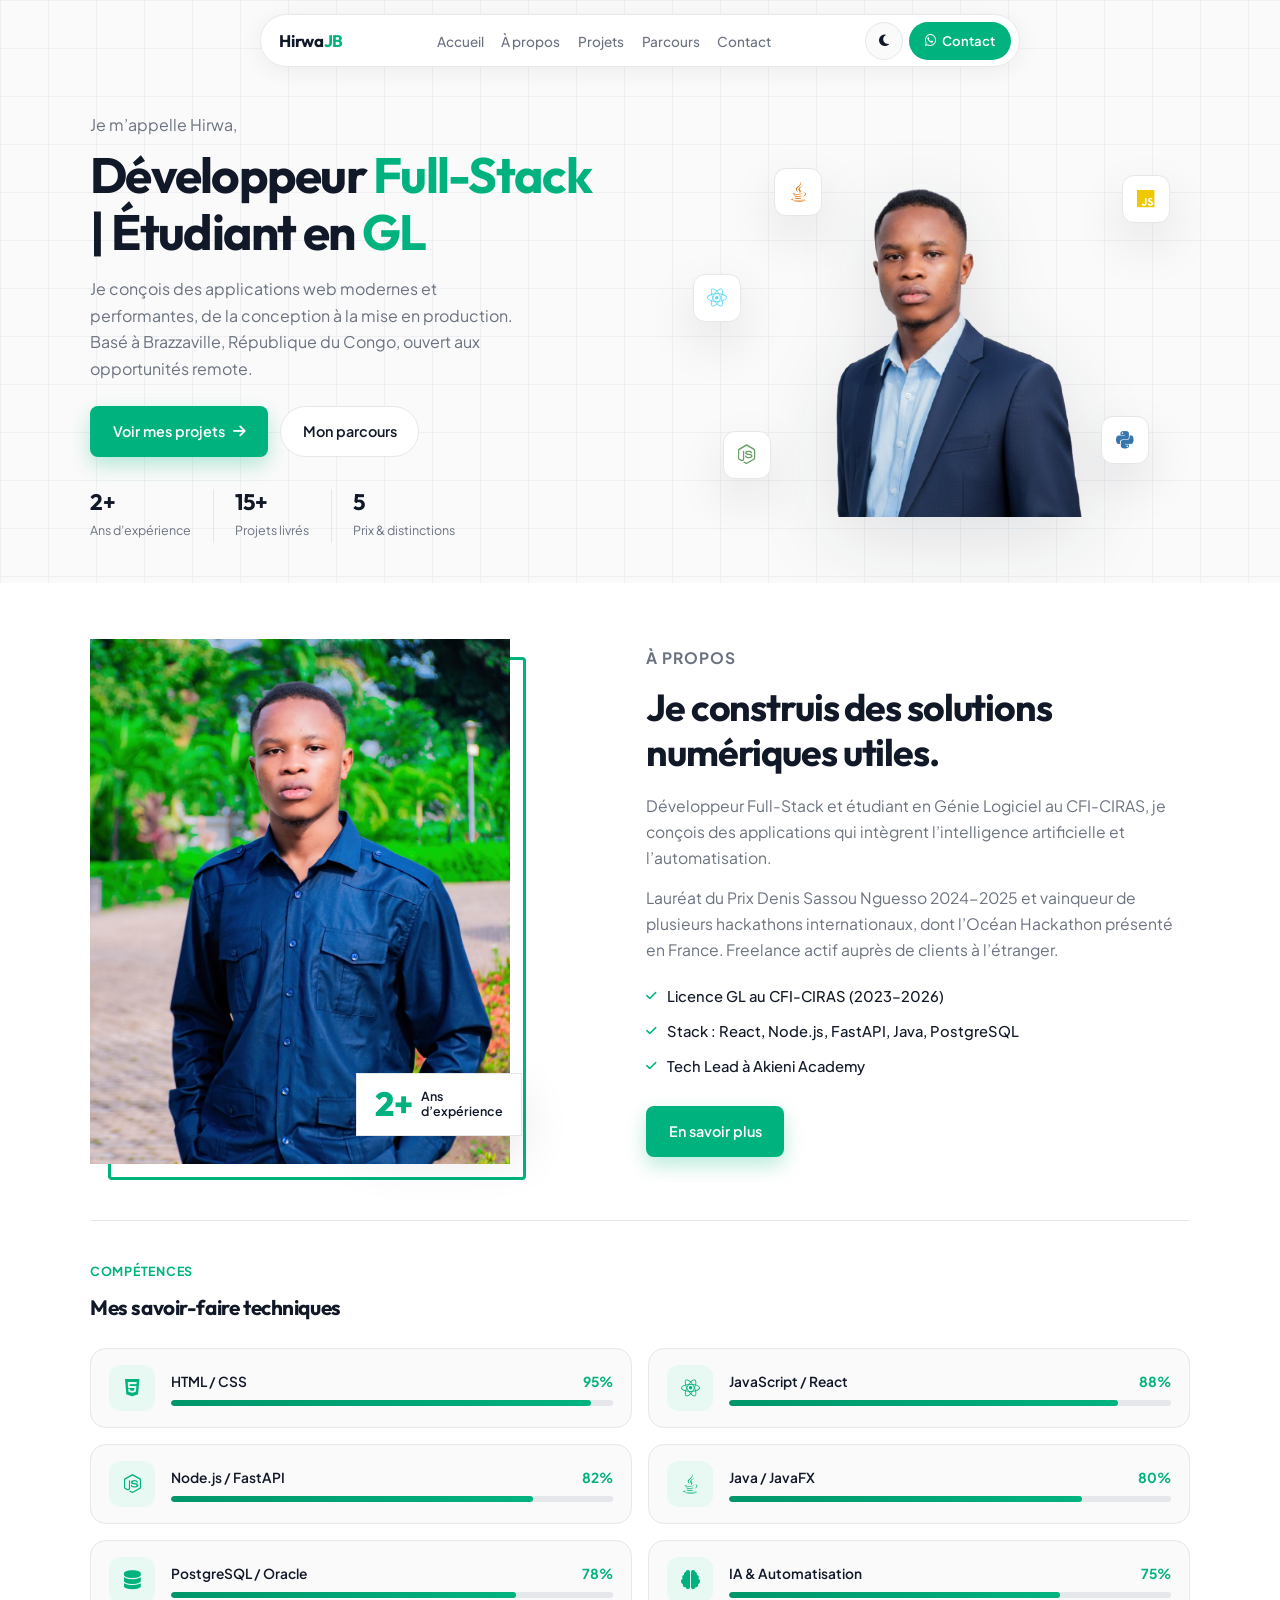
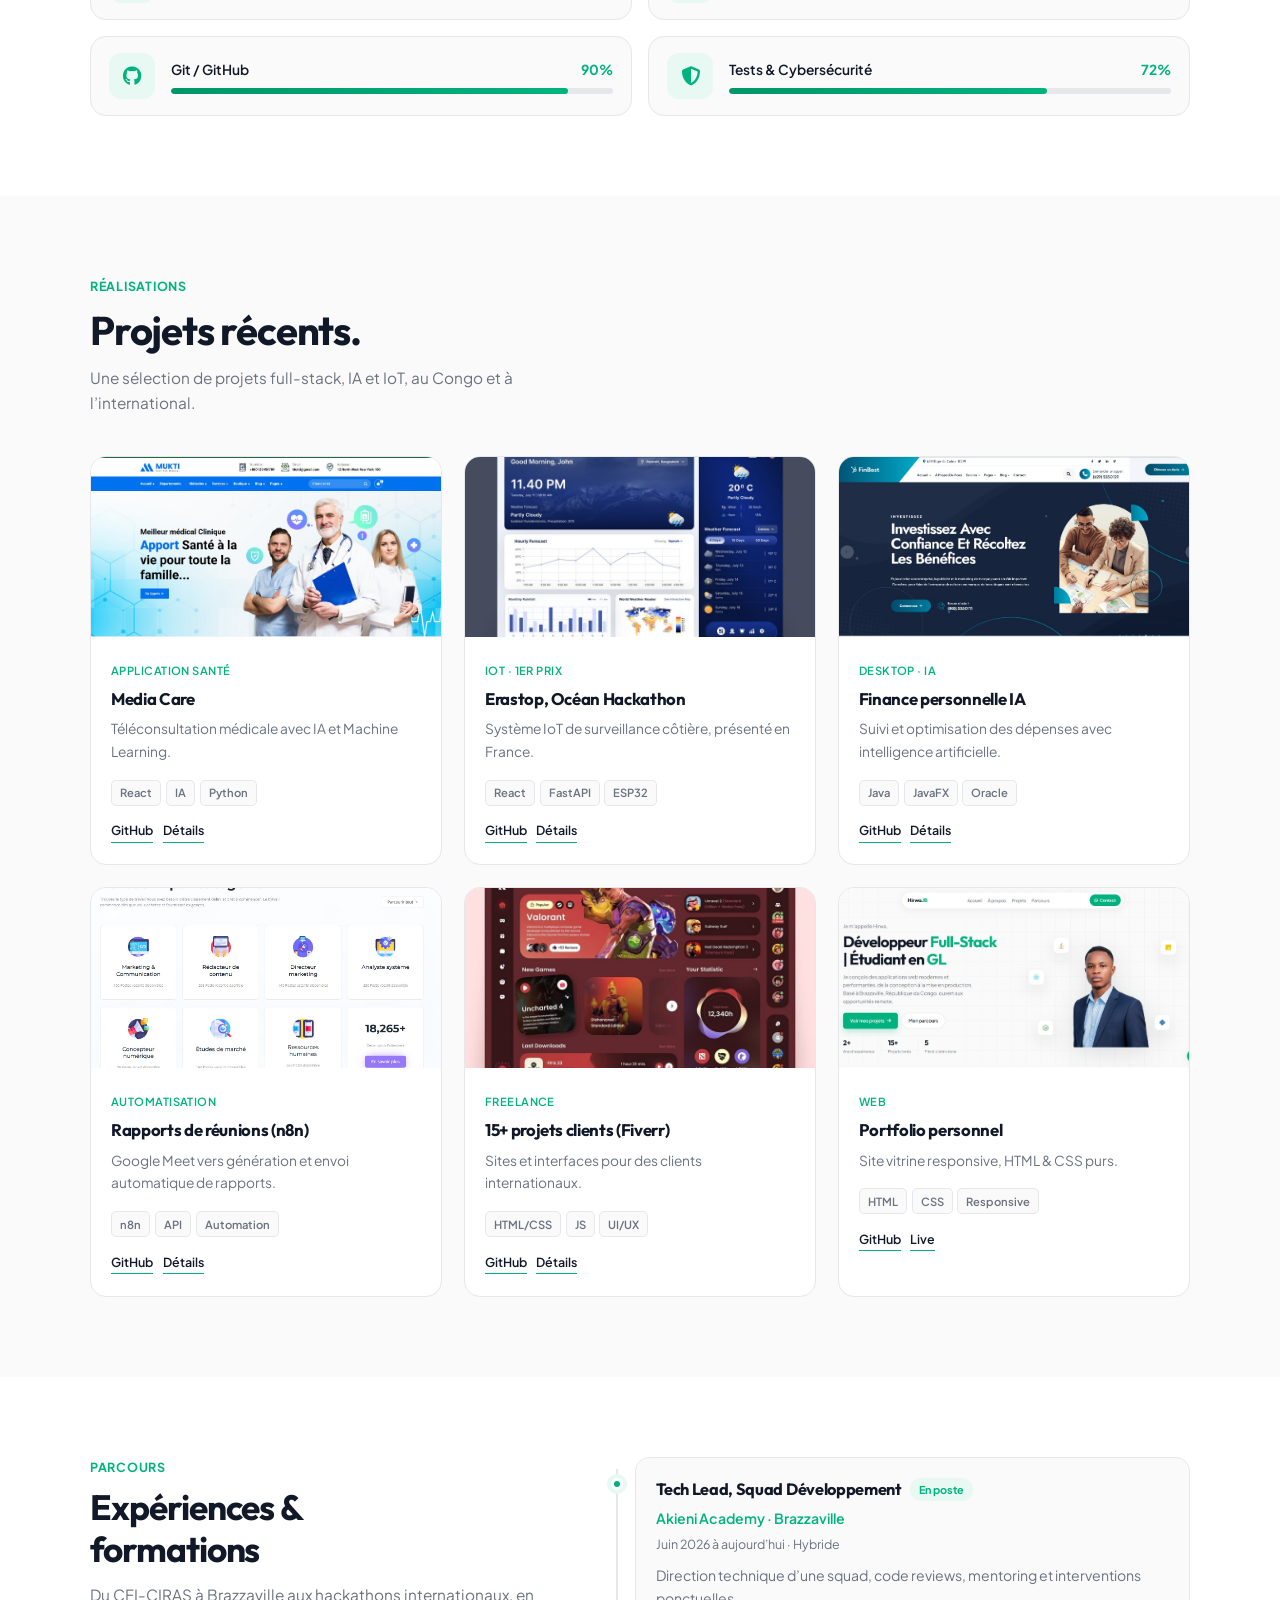
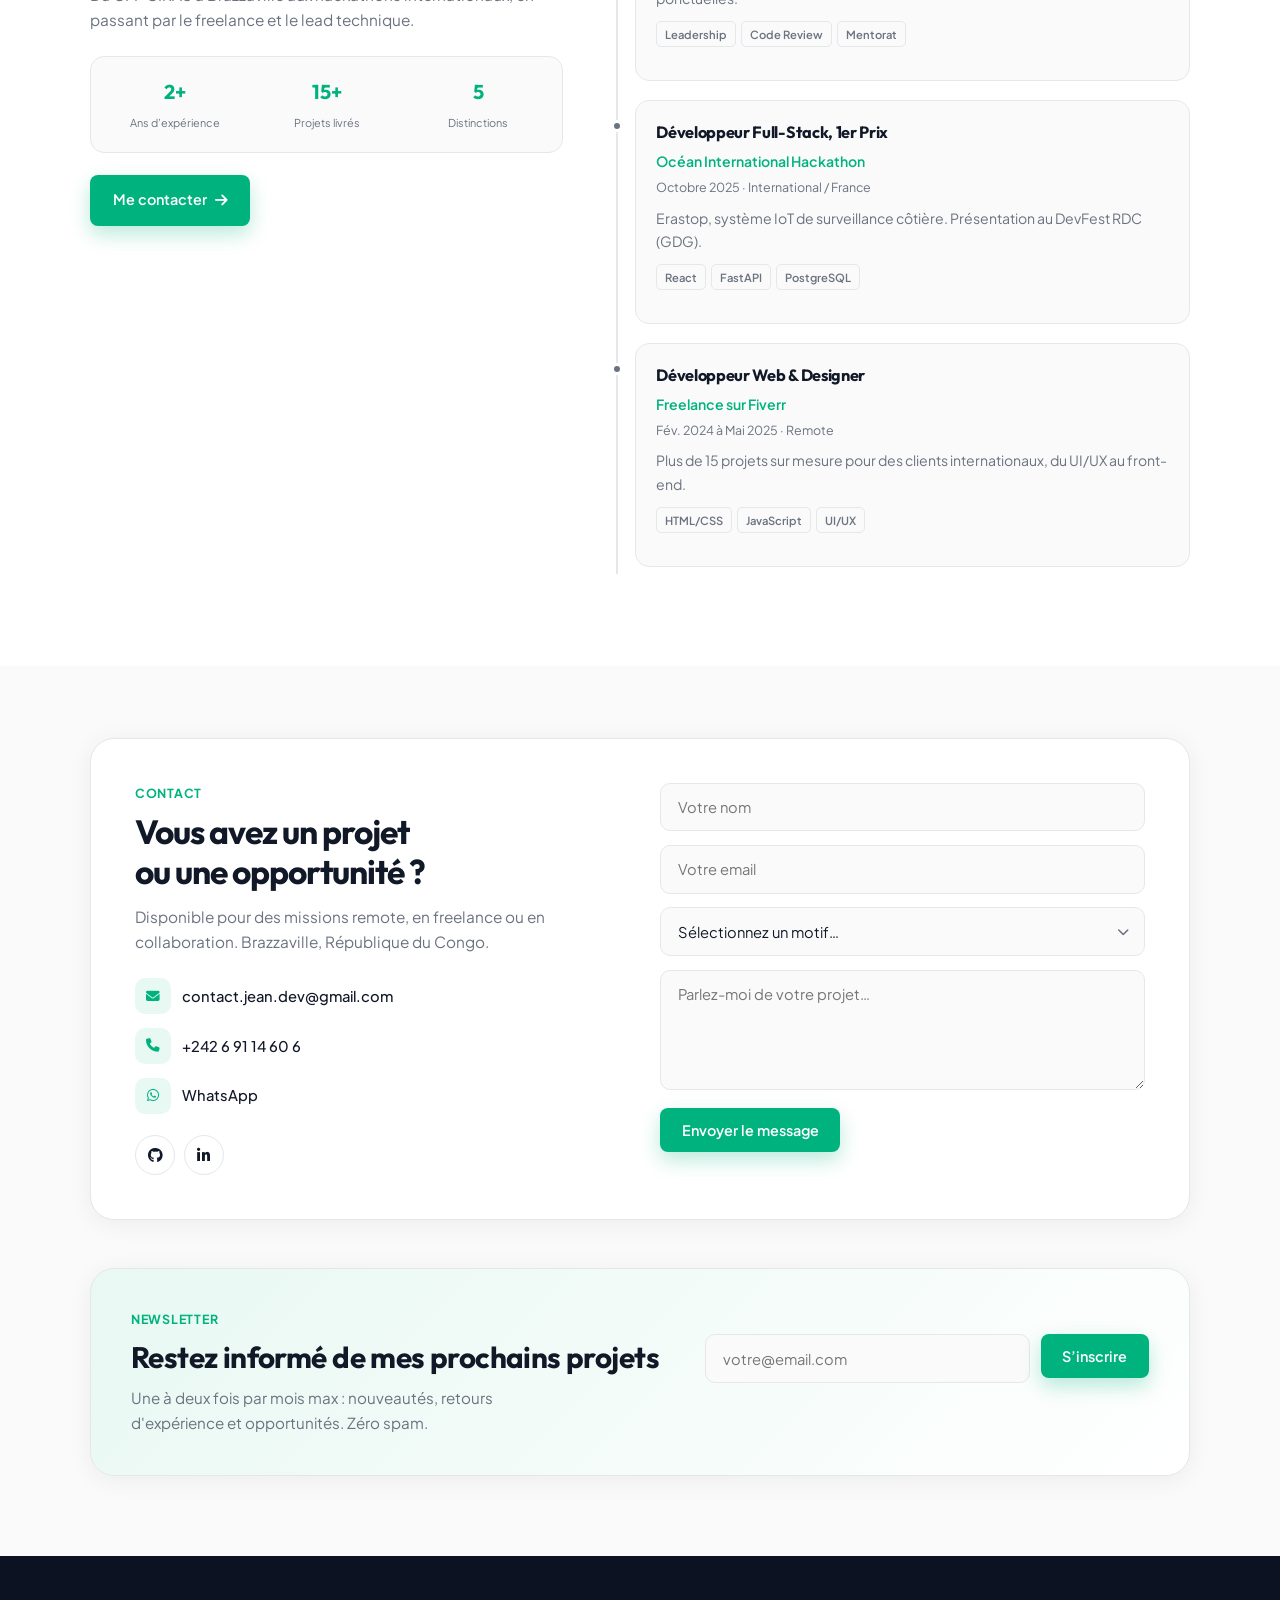
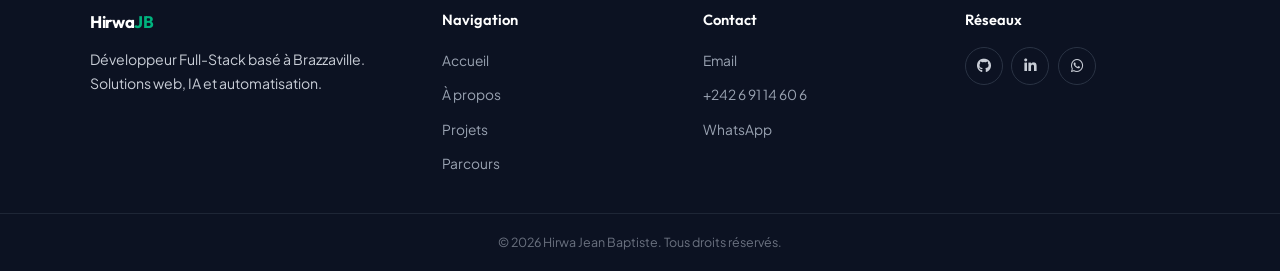
==== commit aafbbf07: "seo: add author meta and refine newsletter copy" ====
--- a/index.html
+++ b/index.html
@@ -3,6 +3,7 @@
 <head>
     <meta charset="UTF-8">
     <meta name="viewport" content="width=device-width, initial-scale=1.0">
+    <meta name="author" content="Hirwa Jean Baptiste">
     <meta name="description" content="Portfolio de Hirwa Jean Baptiste, développeur Full-Stack basé à Brazzaville, République du Congo.">
     <meta name="theme-color" content="#00b37e">
     <title>Hirwa Jean Baptiste | Développeur Full-Stack</title>
@@ -439,7 +440,7 @@
                 <div class="newsletter-copy">
                     <p class="eyebrow eyebrow-accent">Newsletter</p>
                     <h2 id="newsletter-title">Restez informé de mes prochains projets</h2>
-                    <p>Une à deux fois par mois : nouveautés, retours d’expérience et opportunités. Pas de spam.</p>
+                    <p>Une à deux fois par mois max : nouveautés, retours d'expérience et opportunités. Zéro spam.</p>
                 </div>
                 <form class="newsletter-form" id="newsletter-form" novalidate>
                     <label class="sr-only" for="newsletter-email">Adresse email</label>
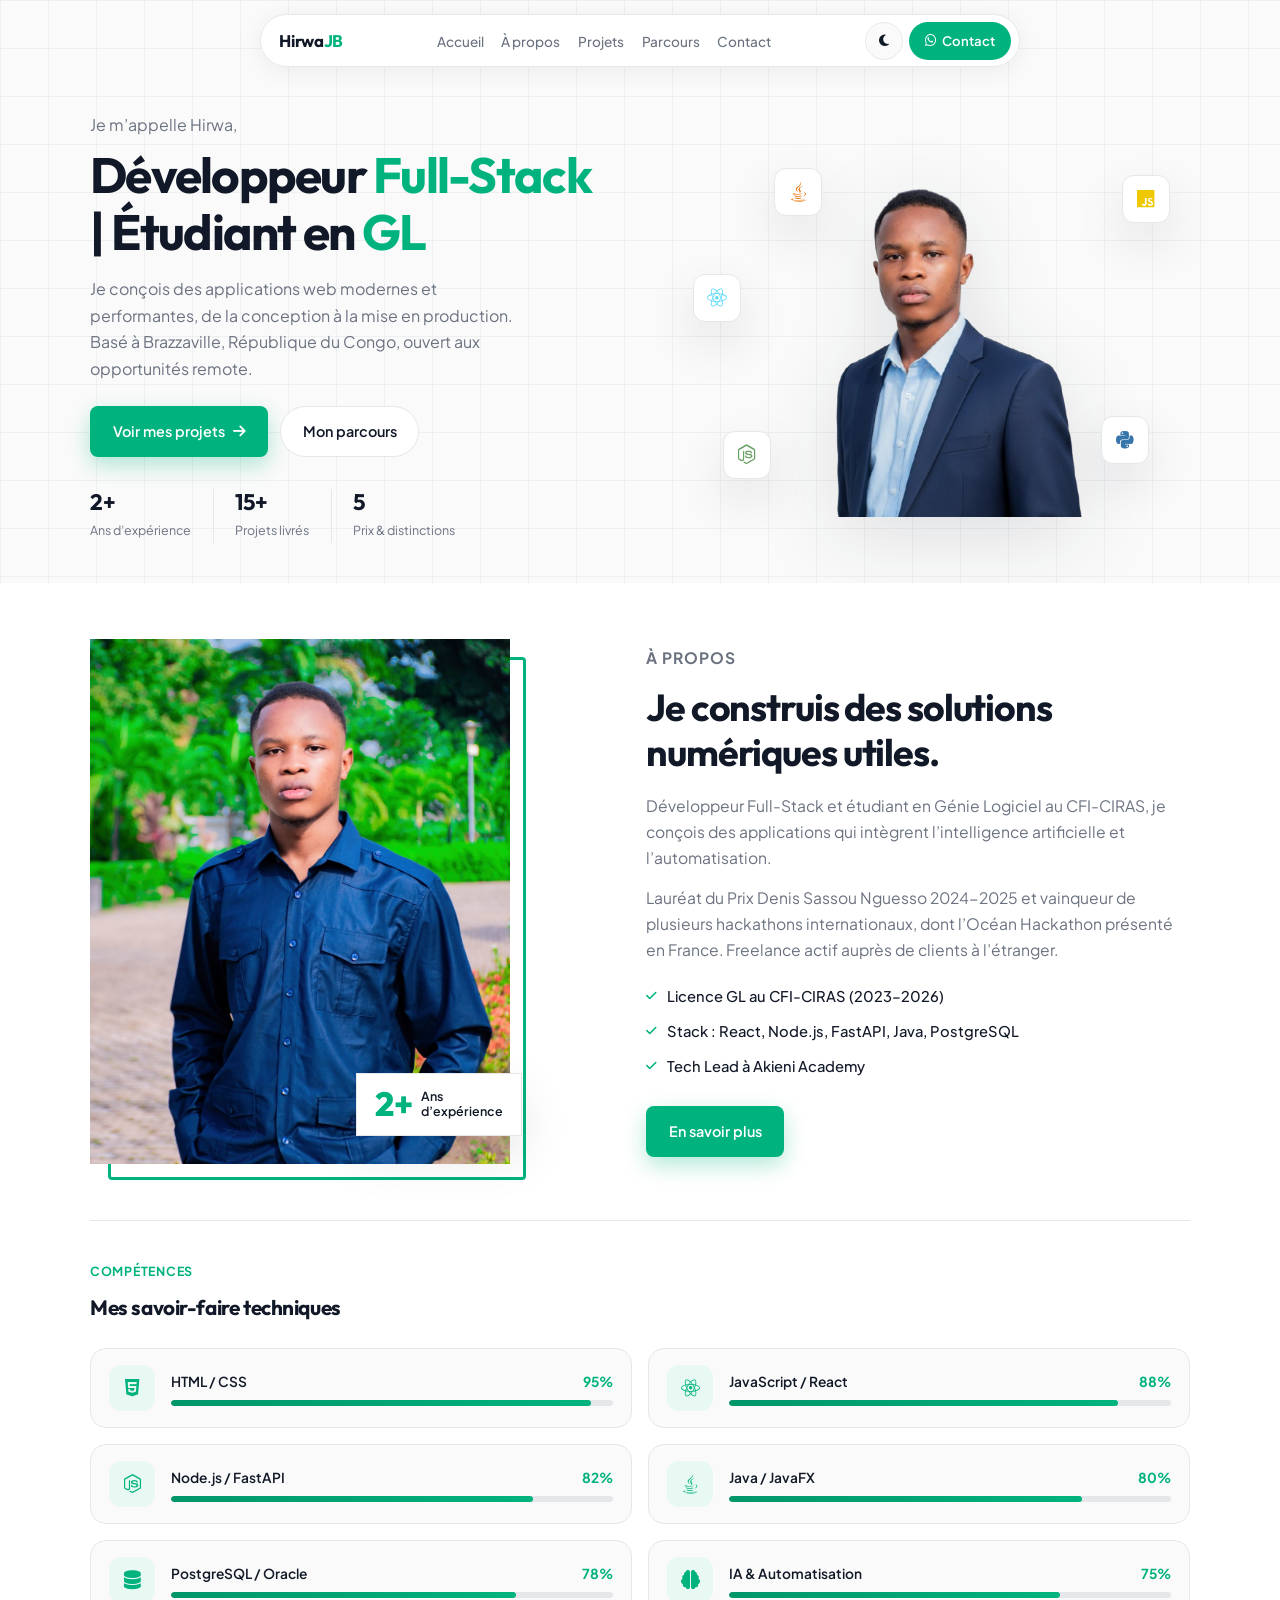
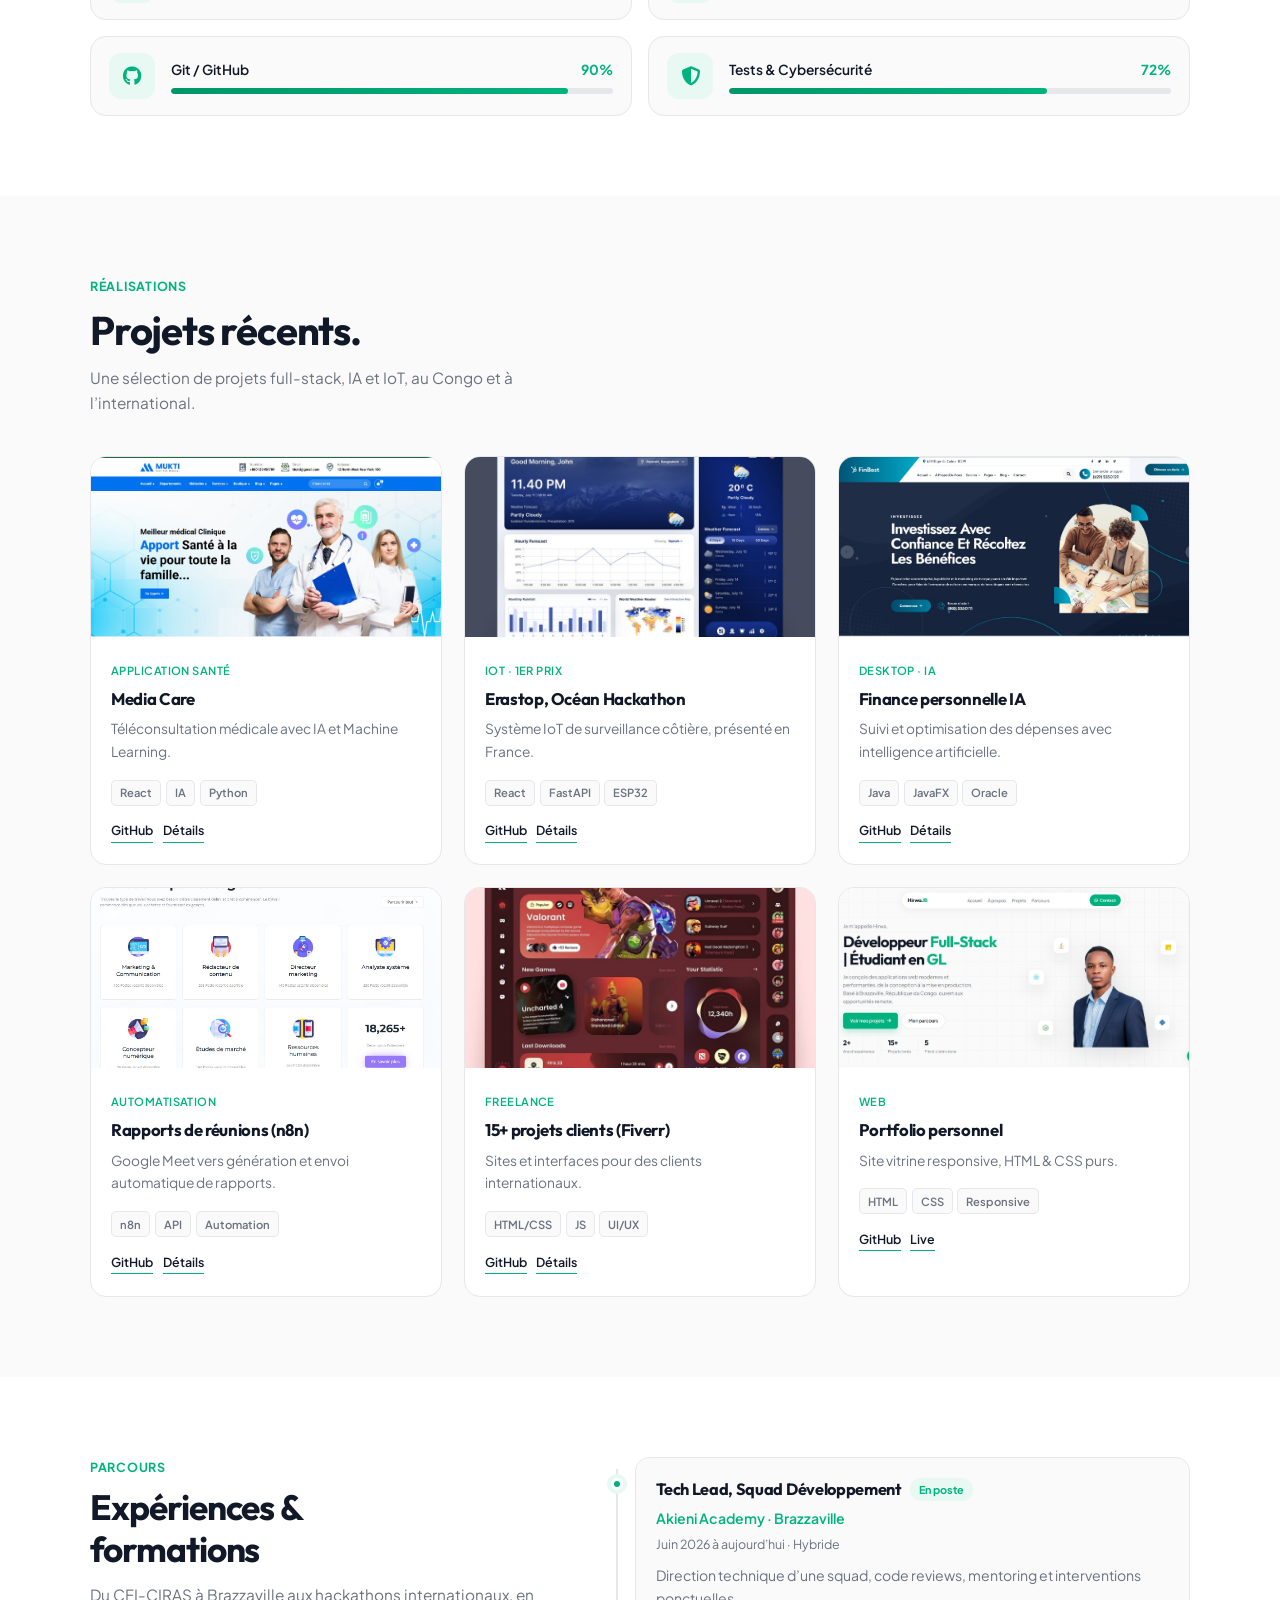
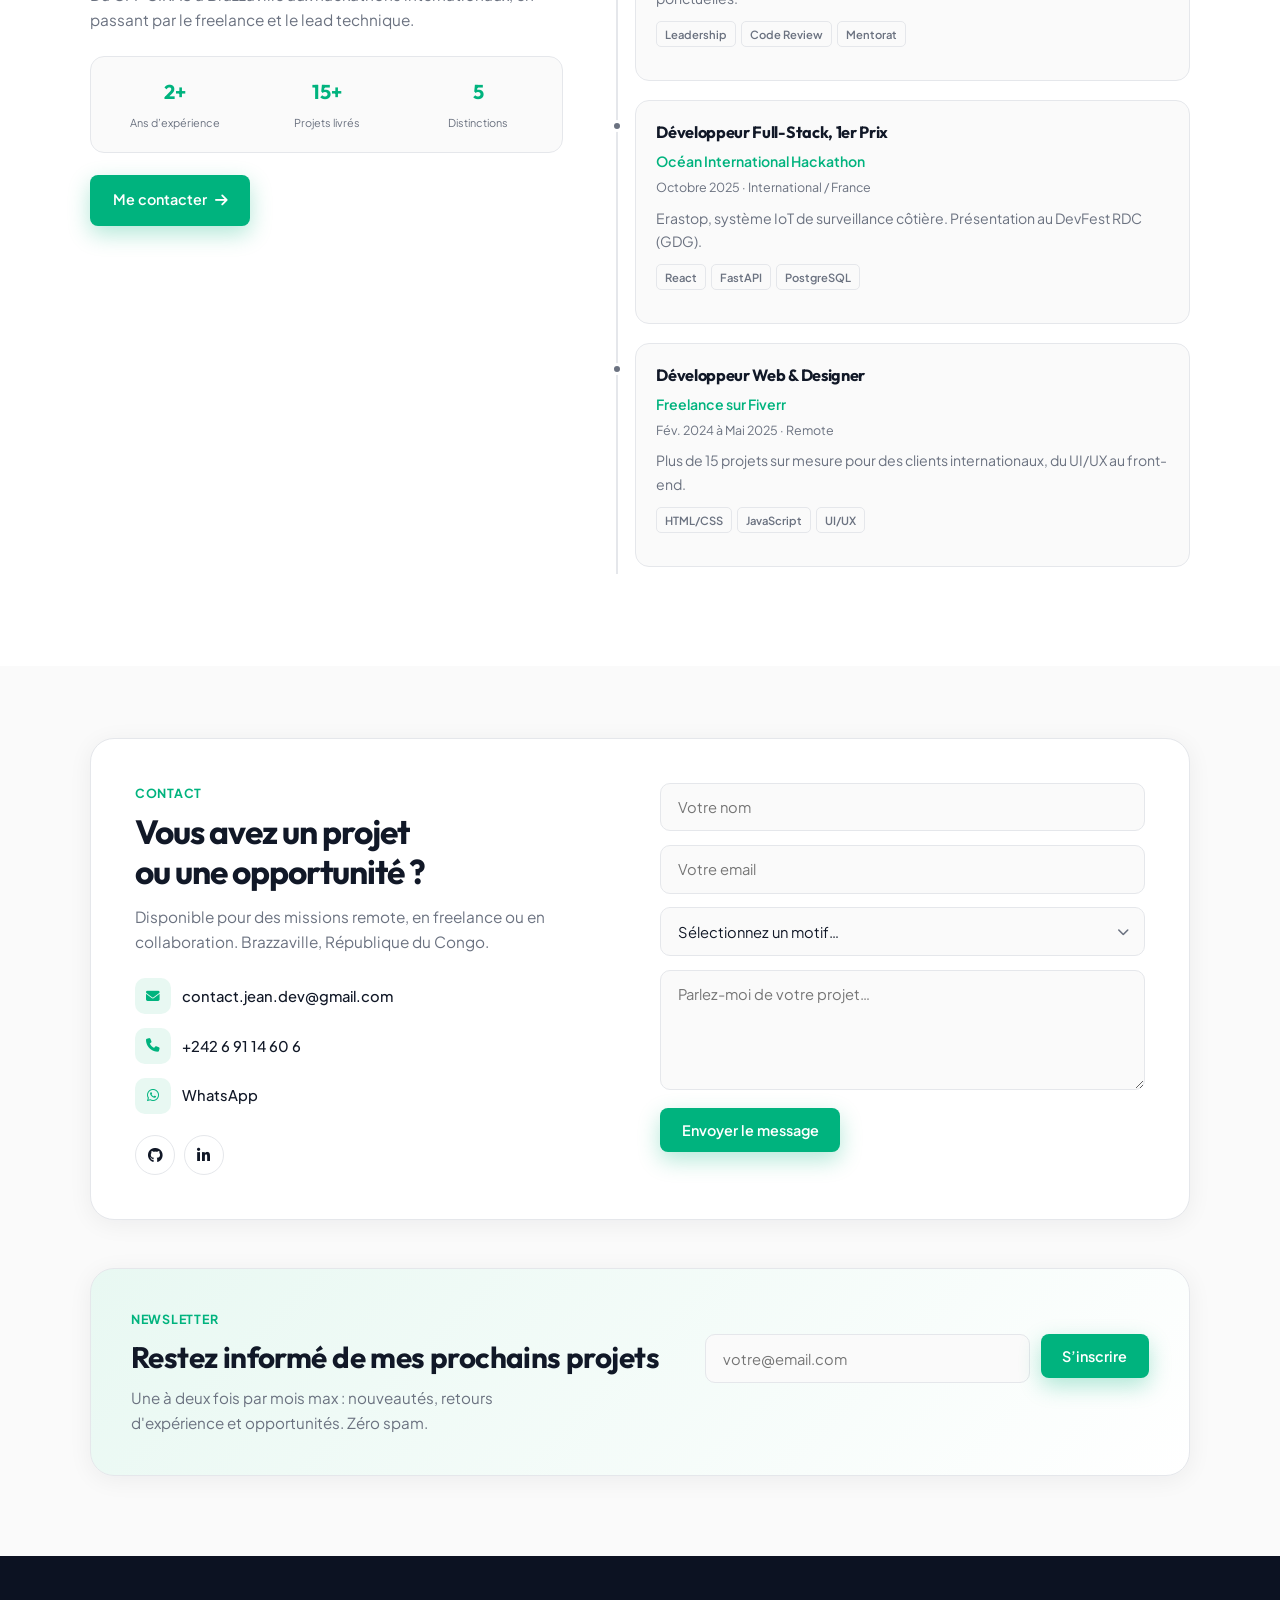
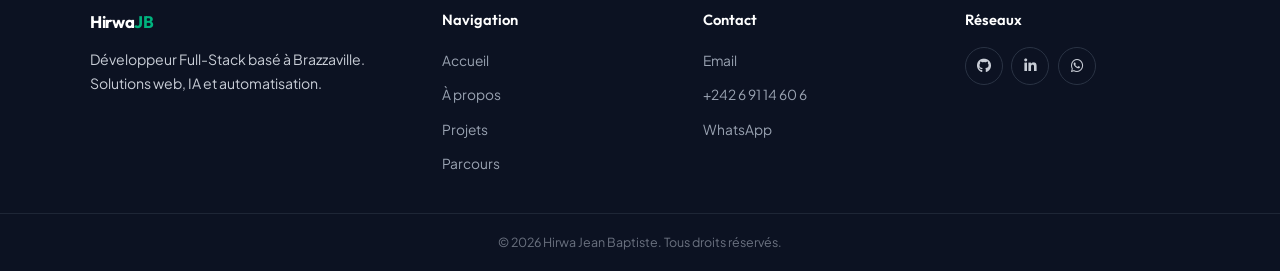
==== commit 1024e69a: "fix: resolve a11y heading issues and sanitize image paths" ====
--- a/index.html
+++ b/index.html
@@ -1,5 +1,6 @@
 <!DOCTYPE html>
 <html lang="fr">
+<!-- Portfolio: accessible, responsive, dark mode -->
 <head>
     <meta charset="UTF-8">
     <meta name="viewport" content="width=device-width, initial-scale=1.0">
@@ -147,56 +148,56 @@
                     <article class="skill-card reveal">
                         <div class="skill-icon"><i class="fa-brands fa-html5" aria-hidden="true"></i></div>
                         <div class="skill-info">
-                            <div class="skill-label"><span>HTML / CSS</span><span>95%</span></div>
+                            <div class="skill-label"><h4>HTML / CSS</h4><span>95%</span></div>
                             <div class="bar"><span data-width="95%"></span></div>
                         </div>
                     </article>
                     <article class="skill-card reveal">
                         <div class="skill-icon"><i class="fa-brands fa-react" aria-hidden="true"></i></div>
                         <div class="skill-info">
-                            <div class="skill-label"><span>JavaScript / React</span><span>88%</span></div>
+                            <div class="skill-label"><h4>JavaScript / React</h4><span>88%</span></div>
                             <div class="bar"><span data-width="88%"></span></div>
                         </div>
                     </article>
                     <article class="skill-card reveal">
                         <div class="skill-icon"><i class="fa-brands fa-node-js" aria-hidden="true"></i></div>
                         <div class="skill-info">
-                            <div class="skill-label"><span>Node.js / FastAPI</span><span>82%</span></div>
+                            <div class="skill-label"><h4>Node.js / FastAPI</h4><span>82%</span></div>
                             <div class="bar"><span data-width="82%"></span></div>
                         </div>
                     </article>
                     <article class="skill-card reveal">
                         <div class="skill-icon"><i class="fa-brands fa-java" aria-hidden="true"></i></div>
                         <div class="skill-info">
-                            <div class="skill-label"><span>Java / JavaFX</span><span>80%</span></div>
+                            <div class="skill-label"><h4>Java / JavaFX</h4><span>80%</span></div>
                             <div class="bar"><span data-width="80%"></span></div>
                         </div>
                     </article>
                     <article class="skill-card reveal">
                         <div class="skill-icon"><i class="fa-solid fa-database" aria-hidden="true"></i></div>
                         <div class="skill-info">
-                            <div class="skill-label"><span>PostgreSQL / Oracle</span><span>78%</span></div>
+                            <div class="skill-label"><h4>PostgreSQL / Oracle</h4><span>78%</span></div>
                             <div class="bar"><span data-width="78%"></span></div>
                         </div>
                     </article>
                     <article class="skill-card reveal">
                         <div class="skill-icon"><i class="fa-solid fa-brain" aria-hidden="true"></i></div>
                         <div class="skill-info">
-                            <div class="skill-label"><span>IA &amp; Automatisation</span><span>75%</span></div>
+                            <div class="skill-label"><h4>IA &amp; Automatisation</h4><span>75%</span></div>
                             <div class="bar"><span data-width="75%"></span></div>
                         </div>
                     </article>
                     <article class="skill-card reveal">
                         <div class="skill-icon"><i class="fa-brands fa-github" aria-hidden="true"></i></div>
                         <div class="skill-info">
-                            <div class="skill-label"><span>Git / GitHub</span><span>90%</span></div>
+                            <div class="skill-label"><h4>Git / GitHub</h4><span>90%</span></div>
                             <div class="bar"><span data-width="90%"></span></div>
                         </div>
                     </article>
                     <article class="skill-card reveal">
                         <div class="skill-icon"><i class="fa-solid fa-shield-halved" aria-hidden="true"></i></div>
                         <div class="skill-info">
-                            <div class="skill-label"><span>Tests &amp; Cybersécurité</span><span>72%</span></div>
+                            <div class="skill-label"><h4>Tests &amp; Cybersécurité</h4><span>72%</span></div>
                             <div class="bar"><span data-width="72%"></span></div>
                         </div>
                     </article>
@@ -232,7 +233,7 @@
 
                     <article class="project reveal">
                         <div class="project-img">
-                            <img src="images/Weather Forecast Dashboard.jpg" alt="Erastop" loading="lazy">
+                            <img src="images/weather-forecast.jpg" alt="Erastop" loading="lazy">
                         </div>
                         <div class="project-content">
                             <span class="project-cat">IoT · 1er prix</span>
@@ -283,7 +284,7 @@
 
                     <article class="project reveal">
                         <div class="project-img">
-                            <img src="images/Game Dashboard Design.jpg" alt="Projets freelance" loading="lazy">
+                            <img src="images/game-dashboard.jpg" alt="Projets freelance" loading="lazy">
                         </div>
                         <div class="project-content">
                             <span class="project-cat">Freelance</span>
@@ -318,11 +319,11 @@
             </div>
         </section>
 
-        <section class="parcours" id="parcours">
+        <section class="parcours" id="parcours" aria-labelledby="parcours-title">
             <div class="container parcours-layout">
                 <aside class="parcours-side reveal">
                     <p class="eyebrow eyebrow-accent">Parcours</p>
-                    <h2>Expériences &amp;<br>formations</h2>
+                    <h2 id="parcours-title">Expériences &amp;<br>formations</h2>
                     <p class="section-sub">
                         Du CFI-CIRAS à Brazzaville aux hackathons internationaux,
                         en passant par le freelance et le lead technique.
@@ -460,7 +461,7 @@
                 <p>Développeur Full-Stack basé à Brazzaville. Solutions web, IA et automatisation.</p>
             </div>
             <div class="footer-col">
-                <h4>Navigation</h4>
+                <h3>Navigation</h3>
                 <ul>
                     <li><a href="#accueil">Accueil</a></li>
                     <li><a href="#apropos">À propos</a></li>
@@ -469,7 +470,7 @@
                 </ul>
             </div>
             <div class="footer-col">
-                <h4>Contact</h4>
+                <h3>Contact</h3>
                 <ul>
                     <li><a href="mailto:contact.jean.dev@gmail.com">Email</a></li>
                     <li><a href="tel:+24269114606">+242 6 91 14 60 6</a></li>
@@ -477,7 +478,7 @@
                 </ul>
             </div>
             <div class="footer-col">
-                <h4>Réseaux</h4>
+                <h3>Réseaux</h3>
                 <div class="footer-socials">
                     <a href="https://github.com/JBixx" target="_blank" rel="noopener noreferrer" aria-label="GitHub"><i class="fa-brands fa-github"></i></a>
                     <a href="https://linkedin.com/in/hirwa-jean-b242-" target="_blank" rel="noopener noreferrer" aria-label="LinkedIn"><i class="fa-brands fa-linkedin-in"></i></a>
--- a/style.css
+++ b/style.css
@@ -1,4 +1,5 @@
 /* Hirwa Jean Baptiste - Portfolio */
+/* Dark mode, hamburger nav, scroll reveals */
 
 :root {
   --green: #00b37e;
@@ -102,7 +103,7 @@
   justify-content: center;
   gap: 1.25rem;
   background: var(--surface);
-  animation: loader-out 0.5s ease 1.8s forwards;
+  animation: loader-out 0.45s ease 1.6s forwards;
 }
 
 .loader-mark {
@@ -347,7 +348,7 @@
 .btn-green {
   background: var(--green);
   color: #fff;
-  box-shadow: 0 8px 20px rgba(0, 179, 126, 0.28);
+  box-shadow: 0 8px 22px rgba(0, 179, 126, 0.3);
 }
 
 .btn-green:hover {
@@ -687,13 +688,22 @@
 .skill-label {
   display: flex;
   justify-content: space-between;
+  align-items: baseline;
   font-size: 0.86rem;
   font-weight: 600;
   margin-bottom: 0.4rem;
   gap: 0.5rem;
 }
 
-.skill-label span:last-child {
+.skill-label h4 {
+  font-family: var(--font);
+  font-size: inherit;
+  font-weight: 600;
+  letter-spacing: 0;
+  margin: 0;
+}
+
+.skill-label span {
   color: var(--green);
   font-weight: 700;
 }
@@ -711,7 +721,7 @@
   width: 0;
   background: linear-gradient(90deg, var(--green-dark), var(--green));
   border-radius: 6px;
-  transition: width 1.1s ease;
+  transition: width 1.15s cubic-bezier(0.22, 1, 0.36, 1);
 }
 
 /* Projects */
@@ -1200,7 +1210,7 @@
   max-width: 280px;
 }
 
-.footer-col h4 {
+.footer-col h3 {
   font-family: var(--display);
   color: #fff;
   font-size: 0.92rem;
@@ -1521,6 +1531,16 @@
   }
 }
 
+/* Focus visible for keyboard users */
+a:focus-visible,
+button:focus-visible,
+input:focus-visible,
+select:focus-visible,
+textarea:focus-visible {
+  outline: 2px solid var(--green);
+  outline-offset: 3px;
+}
+
 @media (prefers-reduced-motion: reduce) {
   .reveal {
     opacity: 1;
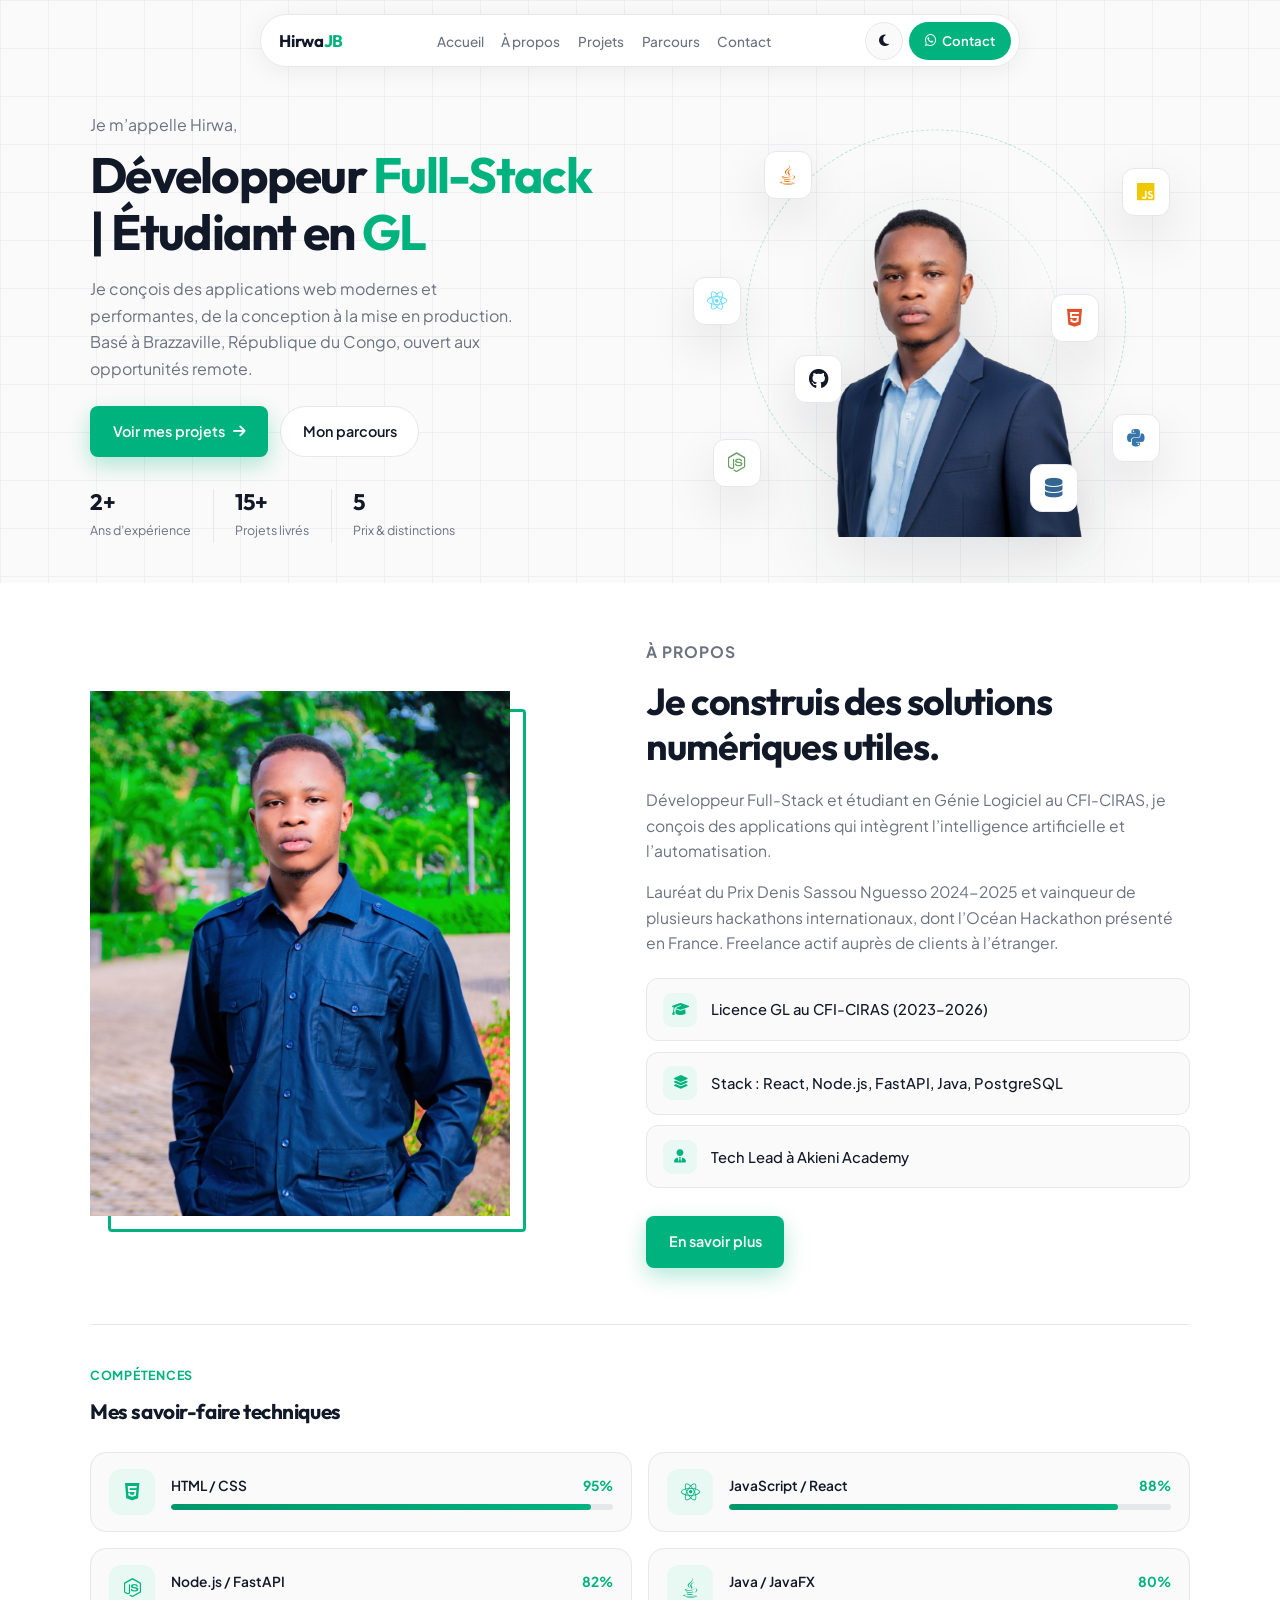
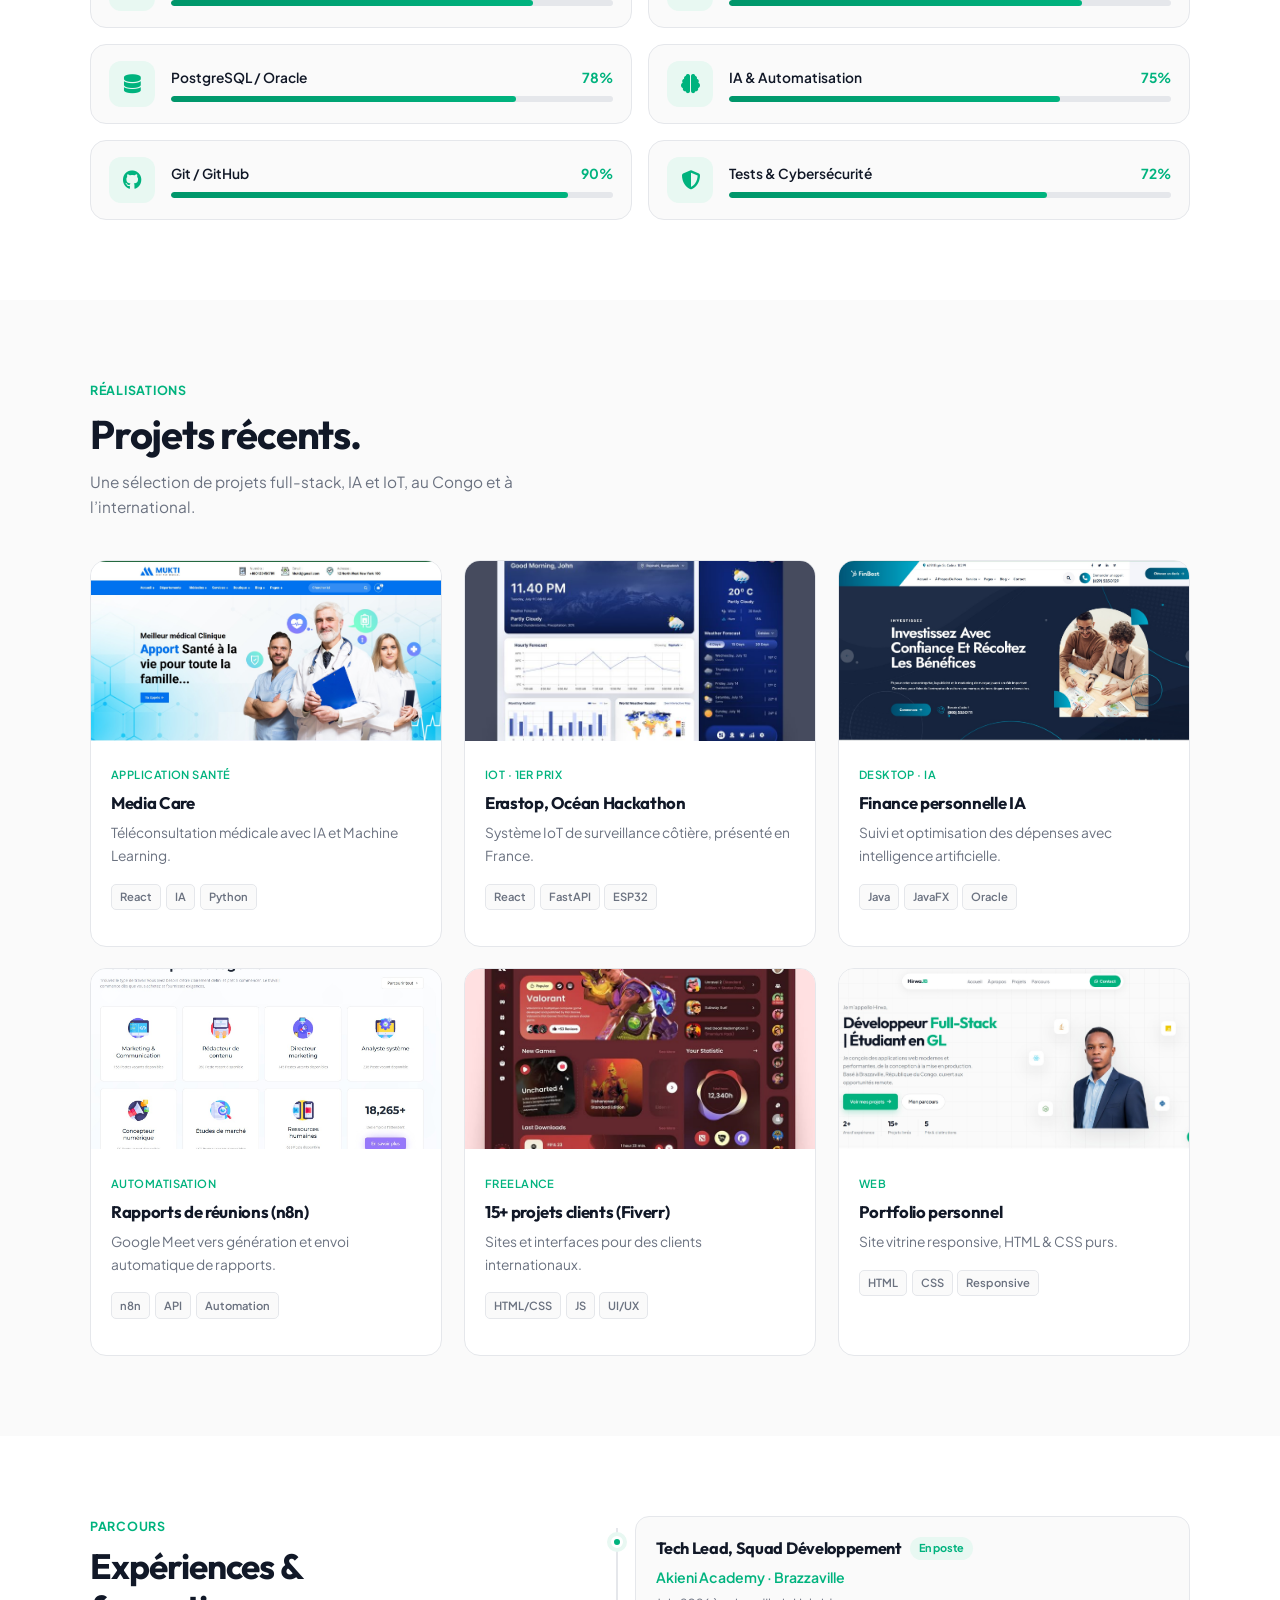
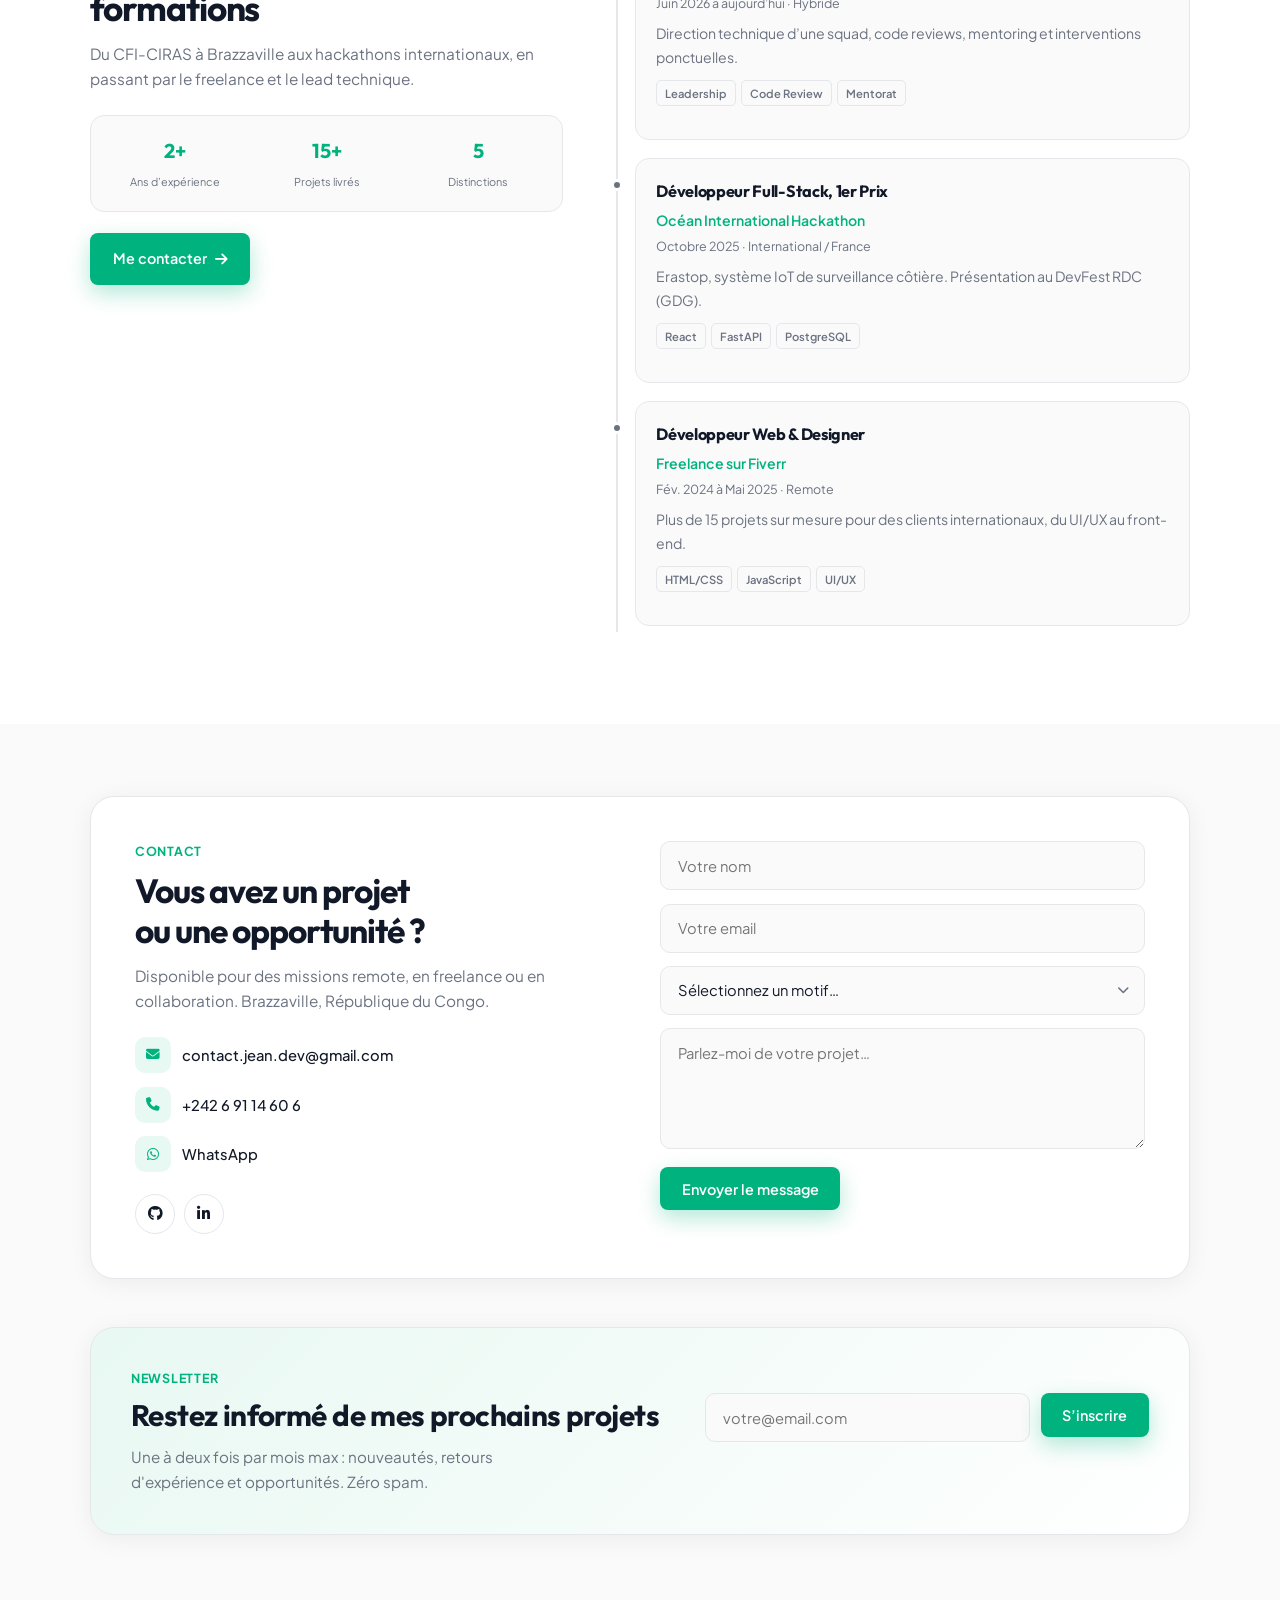
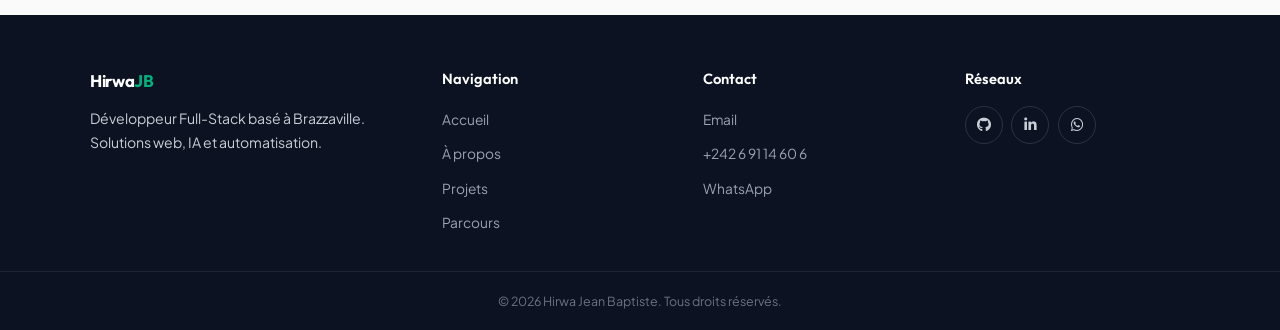
==== commit 50d0c229: "feat: tech boot loader, project detail pages, orbit icons and animations" ====
--- a/index.html
+++ b/index.html
@@ -25,8 +25,24 @@
 <body>
 
     <div id="loading-screen" aria-hidden="true">
-        <div class="loader-mark">JB</div>
-        <div class="loader-line"></div>
+        <div class="loader-grid" aria-hidden="true"></div>
+        <div class="loader-core">
+            <div class="loader-ring">
+                <svg viewBox="0 0 100 100" class="loader-svg">
+                    <circle class="loader-track" cx="50" cy="50" r="44"></circle>
+                    <circle class="loader-progress" cx="50" cy="50" r="44"></circle>
+                </svg>
+                <div class="loader-mark">JB</div>
+            </div>
+            <p class="loader-brand">HIRWA<span>SYS</span> // BOOT</p>
+            <div class="loader-terminal">
+                <p id="loader-status">> Initializing kernel…</p>
+            </div>
+            <div class="loader-bar-wrap">
+                <div class="loader-bar"><span id="loader-bar"></span></div>
+                <span class="loader-pct" id="loader-pct">0%</span>
+            </div>
+        </div>
     </div>
 
     <div class="nav-overlay" id="nav-overlay" hidden></div>
@@ -95,12 +111,16 @@
                 </div>
 
                 <div class="hero-visual reveal">
+                    <div class="hero-orbit" aria-hidden="true"></div>
                     <img class="hero-portrait" src="images/JBProfil-removebg-preview.png" alt="Portrait de Hirwa Jean Baptiste">
                     <div class="float-icon float-1" aria-hidden="true"><i class="fa-brands fa-react"></i></div>
                     <div class="float-icon float-2" aria-hidden="true"><i class="fa-brands fa-js"></i></div>
                     <div class="float-icon float-3" aria-hidden="true"><i class="fa-brands fa-python"></i></div>
                     <div class="float-icon float-4" aria-hidden="true"><i class="fa-brands fa-node-js"></i></div>
                     <div class="float-icon float-5" aria-hidden="true"><i class="fa-brands fa-java"></i></div>
+                    <div class="float-icon float-6" aria-hidden="true"><i class="fa-brands fa-html5"></i></div>
+                    <div class="float-icon float-7" aria-hidden="true"><i class="fa-brands fa-github"></i></div>
+                    <div class="float-icon float-8" aria-hidden="true"><i class="fa-solid fa-database"></i></div>
                 </div>
             </div>
         </section>
@@ -111,10 +131,6 @@
                     <div class="about-frame" aria-hidden="true"></div>
                     <div class="about-img">
                         <img src="images/IMG-20250405-WA0015.jpg" alt="Hirwa Jean Baptiste">
-                    </div>
-                    <div class="about-badge">
-                        <strong>2+</strong>
-                        <span>Ans<br>d’expérience</span>
                     </div>
                 </div>
 
@@ -131,9 +147,18 @@
                         de clients à l’étranger.
                     </p>
                     <ul class="about-points">
-                        <li><i class="fa-solid fa-check" aria-hidden="true"></i> Licence GL au CFI-CIRAS (2023–2026)</li>
-                        <li><i class="fa-solid fa-check" aria-hidden="true"></i> Stack : React, Node.js, FastAPI, Java, PostgreSQL</li>
-                        <li><i class="fa-solid fa-check" aria-hidden="true"></i> Tech Lead à Akieni Academy</li>
+                        <li>
+                            <i class="fa-solid fa-graduation-cap" aria-hidden="true"></i>
+                            <span>Licence GL au CFI-CIRAS (2023–2026)</span>
+                        </li>
+                        <li>
+                            <i class="fa-solid fa-layer-group" aria-hidden="true"></i>
+                            <span>Stack : React, Node.js, FastAPI, Java, PostgreSQL</span>
+                        </li>
+                        <li>
+                            <i class="fa-solid fa-user-tie" aria-hidden="true"></i>
+                            <span>Tech Lead à Akieni Academy</span>
+                        </li>
                     </ul>
                     <a href="#parcours" class="btn btn-green">En savoir plus</a>
                 </div>
@@ -214,9 +239,10 @@
                 </div>
 
                 <div class="projects-grid">
-                    <article class="project reveal">
+                    <a href="projets/media-care.html" class="project reveal">
                         <div class="project-img">
                             <img src="images/Image4.jpg" alt="Media Care" loading="lazy">
+                            <span class="project-view">Voir le projet <i class="fa-solid fa-arrow-right" aria-hidden="true"></i></span>
                         </div>
                         <div class="project-content">
                             <span class="project-cat">Application santé</span>
@@ -224,16 +250,13 @@
                             <p class="project-short">Téléconsultation médicale avec IA et Machine Learning.</p>
                             <p class="project-long">Plateforme de suivi à distance des patients, avec recommandations intelligentes basées sur le ML.</p>
                             <div class="tags"><span>React</span><span>IA</span><span>Python</span></div>
-                            <div class="project-links">
-                                <a href="https://github.com/JBixx" target="_blank" rel="noopener noreferrer">GitHub</a>
-                                <a href="#contact">Détails</a>
-                            </div>
-                        </div>
-                    </article>
-
-                    <article class="project reveal">
+                        </div>
+                    </a>
+
+                    <a href="projets/erastop.html" class="project reveal">
                         <div class="project-img">
                             <img src="images/weather-forecast.jpg" alt="Erastop" loading="lazy">
+                            <span class="project-view">Voir le projet <i class="fa-solid fa-arrow-right" aria-hidden="true"></i></span>
                         </div>
                         <div class="project-content">
                             <span class="project-cat">IoT · 1er prix</span>
@@ -241,16 +264,13 @@
                             <p class="project-short">Système IoT de surveillance côtière, présenté en France.</p>
                             <p class="project-long">React, FastAPI, PostgreSQL et ESP32. Présenté au DevFest RDC (Google Developer Groups).</p>
                             <div class="tags"><span>React</span><span>FastAPI</span><span>ESP32</span></div>
-                            <div class="project-links">
-                                <a href="https://github.com/JBixx" target="_blank" rel="noopener noreferrer">GitHub</a>
-                                <a href="#contact">Détails</a>
-                            </div>
-                        </div>
-                    </article>
-
-                    <article class="project reveal">
+                        </div>
+                    </a>
+
+                    <a href="projets/finance-ia.html" class="project reveal">
                         <div class="project-img">
                             <img src="images/Image1.jpg" alt="Finance personnelle IA" loading="lazy">
+                            <span class="project-view">Voir le projet <i class="fa-solid fa-arrow-right" aria-hidden="true"></i></span>
                         </div>
                         <div class="project-content">
                             <span class="project-cat">Desktop · IA</span>
@@ -258,16 +278,13 @@
                             <p class="project-short">Suivi et optimisation des dépenses avec intelligence artificielle.</p>
                             <p class="project-long">Application Java / JavaFX connectée à Oracle Database pour analyser et optimiser le budget.</p>
                             <div class="tags"><span>Java</span><span>JavaFX</span><span>Oracle</span></div>
-                            <div class="project-links">
-                                <a href="https://github.com/JBixx" target="_blank" rel="noopener noreferrer">GitHub</a>
-                                <a href="#contact">Détails</a>
-                            </div>
-                        </div>
-                    </article>
-
-                    <article class="project reveal">
+                        </div>
+                    </a>
+
+                    <a href="projets/rapports-n8n.html" class="project reveal">
                         <div class="project-img">
                             <img src="images/rapport.jpg" alt="Automatisation n8n" loading="lazy">
+                            <span class="project-view">Voir le projet <i class="fa-solid fa-arrow-right" aria-hidden="true"></i></span>
                         </div>
                         <div class="project-content">
                             <span class="project-cat">Automatisation</span>
@@ -275,16 +292,13 @@
                             <p class="project-short">Google Meet vers génération et envoi automatique de rapports.</p>
                             <p class="project-long">Workflow n8n qui structure les comptes-rendus et les envoie aux participants.</p>
                             <div class="tags"><span>n8n</span><span>API</span><span>Automation</span></div>
-                            <div class="project-links">
-                                <a href="https://github.com/JBixx" target="_blank" rel="noopener noreferrer">GitHub</a>
-                                <a href="#contact">Détails</a>
-                            </div>
-                        </div>
-                    </article>
-
-                    <article class="project reveal">
+                        </div>
+                    </a>
+
+                    <a href="projets/freelance.html" class="project reveal">
                         <div class="project-img">
                             <img src="images/game-dashboard.jpg" alt="Projets freelance" loading="lazy">
+                            <span class="project-view">Voir le projet <i class="fa-solid fa-arrow-right" aria-hidden="true"></i></span>
                         </div>
                         <div class="project-content">
                             <span class="project-cat">Freelance</span>
@@ -292,16 +306,13 @@
                             <p class="project-short">Sites et interfaces pour des clients internationaux.</p>
                             <p class="project-long">Du design UI/UX à l’implémentation front-end, livrés de bout en bout.</p>
                             <div class="tags"><span>HTML/CSS</span><span>JS</span><span>UI/UX</span></div>
-                            <div class="project-links">
-                                <a href="https://github.com/JBixx" target="_blank" rel="noopener noreferrer">GitHub</a>
-                                <a href="#contact">Détails</a>
-                            </div>
-                        </div>
-                    </article>
-
-                    <article class="project reveal">
+                        </div>
+                    </a>
+
+                    <a href="projets/portfolio.html" class="project reveal">
                         <div class="project-img">
                             <img src="images/Image2.jpg" alt="Portfolio" loading="lazy">
+                            <span class="project-view">Voir le projet <i class="fa-solid fa-arrow-right" aria-hidden="true"></i></span>
                         </div>
                         <div class="project-content">
                             <span class="project-cat">Web</span>
@@ -309,19 +320,15 @@
                             <p class="project-short">Site vitrine responsive, HTML &amp; CSS purs.</p>
                             <p class="project-long">Design épuré, accessible et mobile-first, sans dépendance JavaScript lourde.</p>
                             <div class="tags"><span>HTML</span><span>CSS</span><span>Responsive</span></div>
-                            <div class="project-links">
-                                <a href="https://github.com/JBixx/Portfolio" target="_blank" rel="noopener noreferrer">GitHub</a>
-                                <a href="#accueil">Live</a>
-                            </div>
-                        </div>
-                    </article>
+                        </div>
+                    </a>
                 </div>
             </div>
         </section>
 
         <section class="parcours" id="parcours" aria-labelledby="parcours-title">
             <div class="container parcours-layout">
-                <aside class="parcours-side reveal">
+                <div class="parcours-side reveal">
                     <p class="eyebrow eyebrow-accent">Parcours</p>
                     <h2 id="parcours-title">Expériences &amp;<br>formations</h2>
                     <p class="section-sub">
@@ -334,7 +341,7 @@
                         <div><strong>5</strong><span>Distinctions</span></div>
                     </div>
                     <a href="#contact" class="btn btn-green">Me contacter <i class="fa-solid fa-arrow-right" aria-hidden="true"></i></a>
-                </aside>
+                </div>
 
                 <div class="timeline">
                     <article class="t-item reveal">
--- a/style.css
+++ b/style.css
@@ -92,60 +92,163 @@
   clip: rect(0, 0, 0, 0);
 }
 
-/* Loader */
+/* Loader — boot sequence tech */
 #loading-screen {
   position: fixed;
   inset: 0;
   z-index: 9999;
   display: flex;
-  flex-direction: column;
   align-items: center;
   justify-content: center;
-  gap: 1.25rem;
-  background: var(--surface);
-  animation: loader-out 0.45s ease 1.6s forwards;
-}
-
-.loader-mark {
+  background: #05080f;
+  color: #e8eef7;
+  overflow: hidden;
+  transition: opacity 0.55s ease, visibility 0.55s ease;
+}
+
+#loading-screen.is-done {
+  opacity: 0;
+  visibility: hidden;
+  pointer-events: none;
+}
+
+.loader-grid {
+  position: absolute;
+  inset: 0;
+  background-image:
+    linear-gradient(rgba(0, 179, 126, 0.08) 1px, transparent 1px),
+    linear-gradient(90deg, rgba(0, 179, 126, 0.08) 1px, transparent 1px);
+  background-size: 40px 40px;
+  mask-image: radial-gradient(circle at center, black 20%, transparent 75%);
+  animation: grid-pulse 2.4s ease-in-out infinite;
+}
+
+.loader-core {
+  position: relative;
+  z-index: 1;
+  width: min(360px, 88vw);
+  text-align: center;
+}
+
+.loader-ring {
+  position: relative;
+  width: 120px;
+  height: 120px;
+  margin: 0 auto 1.25rem;
+}
+
+.loader-svg {
+  width: 100%;
+  height: 100%;
+  transform: rotate(-90deg);
+}
+
+.loader-track,
+.loader-progress {
+  fill: none;
+  stroke-width: 3;
+}
+
+.loader-track {
+  stroke: rgba(0, 179, 126, 0.18);
+}
+
+.loader-progress {
+  stroke: #00b37e;
+  stroke-linecap: round;
+  stroke-dasharray: 276.46;
+  stroke-dashoffset: 276.46;
+  filter: drop-shadow(0 0 8px rgba(0, 179, 126, 0.65));
+  transition: stroke-dashoffset 0.15s linear;
+}
+
+.loader-ring .loader-mark {
+  position: absolute;
+  inset: 0;
+  display: flex;
+  align-items: center;
+  justify-content: center;
   font-family: var(--display);
   font-weight: 800;
-  font-size: 1.75rem;
-  letter-spacing: -0.03em;
-  animation: fade-in 0.5s ease both;
-}
-
-.loader-line {
-  width: 72px;
-  height: 2px;
-  background: var(--line);
-  border-radius: 2px;
+  font-size: 1.65rem;
+  letter-spacing: 0.04em;
+  color: #fff;
+  animation: mark-glow 1.6s ease-in-out infinite;
+}
+
+.loader-brand {
+  font-family: ui-monospace, "Cascadia Code", Consolas, monospace;
+  font-size: 0.78rem;
+  letter-spacing: 0.14em;
+  color: #8b9bb4;
+  margin-bottom: 1rem;
+}
+
+.loader-brand span {
+  color: #00b37e;
+}
+
+.loader-terminal {
+  background: rgba(10, 16, 28, 0.9);
+  border: 1px solid rgba(0, 179, 126, 0.25);
+  border-radius: 10px;
+  padding: 0.75rem 1rem;
+  text-align: left;
+  margin-bottom: 1rem;
+  min-height: 2.6rem;
+}
+
+.loader-terminal p {
+  font-family: ui-monospace, Consolas, monospace;
+  font-size: 0.78rem;
+  color: #00b37e;
+  margin: 0;
+}
+
+.loader-bar-wrap {
+  display: flex;
+  align-items: center;
+  gap: 0.75rem;
+}
+
+.loader-bar {
+  flex: 1;
+  height: 4px;
+  background: rgba(255, 255, 255, 0.08);
+  border-radius: 4px;
   overflow: hidden;
 }
 
-.loader-line::after {
-  content: "";
+.loader-bar span {
   display: block;
   height: 100%;
-  width: 0;
-  background: var(--green);
-  animation: load 1.6s ease forwards;
-}
-
-@keyframes load {
-  to { width: 100%; }
+  width: 0%;
+  background: linear-gradient(90deg, #00966a, #00b37e, #5dffc4);
+  box-shadow: 0 0 12px rgba(0, 179, 126, 0.55);
+  transition: width 0.12s linear;
+}
+
+.loader-pct {
+  font-family: ui-monospace, Consolas, monospace;
+  font-size: 0.75rem;
+  color: #8b9bb4;
+  min-width: 2.5rem;
+  text-align: right;
+}
+
+@keyframes grid-pulse {
+  0%, 100% { opacity: 0.55; }
+  50% { opacity: 1; }
+}
+
+@keyframes mark-glow {
+  0%, 100% { text-shadow: 0 0 8px rgba(0, 179, 126, 0.35); }
+  50% { text-shadow: 0 0 18px rgba(0, 179, 126, 0.85); }
 }
 
 @keyframes fade-in {
   from { opacity: 0; transform: translateY(8px); }
   to { opacity: 1; transform: none; }
-}
-
-@keyframes loader-out {
-  to {
-    opacity: 0;
-    visibility: hidden;
-    pointer-events: none;
-  }
 }
 
 /* Scroll reveal */
@@ -157,6 +260,19 @@
 
 .reveal.visible {
   opacity: 1;
+  transform: none;
+}
+
+.reveal-delay-1 { transition-delay: 0.1s; }
+.reveal-delay-2 { transition-delay: 0.2s; }
+.reveal-delay-3 { transition-delay: 0.3s; }
+
+.reveal.from-left { transform: translateX(-32px); }
+.reveal.from-right { transform: translateX(32px); }
+.reveal.scale-in { transform: scale(0.92); }
+.reveal.visible.from-left,
+.reveal.visible.from-right,
+.reveal.visible.scale-in {
   transform: none;
 }
 
@@ -170,6 +286,11 @@
   padding: 0.9rem 0;
   display: flex;
   justify-content: center;
+  transition: padding 0.25s ease;
+}
+
+.header.is-scrolled {
+  padding: 0.55rem 0;
 }
 
 .nav {
@@ -497,19 +618,49 @@
   display: flex;
   justify-content: center;
   align-items: flex-end;
-  min-height: 380px;
+  min-height: 420px;
+}
+
+.hero-orbit {
+  position: absolute;
+  width: min(380px, 90%);
+  aspect-ratio: 1;
+  top: 50%;
+  left: 50%;
+  transform: translate(-50%, -52%);
+  border: 1px dashed rgba(0, 179, 126, 0.28);
+  border-radius: 50%;
+  animation: orbit-spin 28s linear infinite;
+  pointer-events: none;
+}
+
+.hero-orbit::before,
+.hero-orbit::after {
+  content: "";
+  position: absolute;
+  inset: 18%;
+  border: 1px dashed rgba(0, 179, 126, 0.16);
+  border-radius: 50%;
+}
+
+.hero-orbit::after {
+  inset: 34%;
 }
 
 .hero-portrait {
+  position: relative;
+  z-index: 1;
   width: min(360px, 100%);
   height: auto;
   object-fit: contain;
   object-position: center bottom;
   filter: drop-shadow(0 18px 40px rgba(17, 24, 39, 0.12));
+  animation: portrait-in 1s ease 0.2s both;
 }
 
 .float-icon {
   position: absolute;
+  z-index: 2;
   width: 48px;
   height: 48px;
   background: var(--surface);
@@ -523,15 +674,27 @@
   animation: float 4s ease-in-out infinite;
 }
 
-.float-1 { left: 2%; top: 36%; color: #61dafb; }
-.float-2 { right: 4%; top: 10%; color: #f0c800; animation-delay: 0.5s; }
-.float-3 { right: 8%; bottom: 14%; color: #3776ab; animation-delay: 1s; }
-.float-4 { left: 8%; bottom: 10%; color: #68a063; animation-delay: 1.4s; }
-.float-5 { left: 18%; top: 8%; color: #e76f00; animation-delay: 0.8s; }
+.float-1 { left: 2%; top: 38%; color: #61dafb; animation-delay: 0s; }
+.float-2 { right: 4%; top: 12%; color: #f0c800; animation-delay: 0.4s; }
+.float-3 { right: 6%; bottom: 18%; color: #3776ab; animation-delay: 0.8s; }
+.float-4 { left: 6%; bottom: 12%; color: #68a063; animation-delay: 1.2s; }
+.float-5 { left: 16%; top: 8%; color: #e76f00; animation-delay: 0.6s; }
+.float-6 { right: 18%; top: 42%; color: #e34f26; animation-delay: 1s; }
+.float-7 { left: 22%; bottom: 32%; color: var(--ink); animation-delay: 1.4s; }
+.float-8 { right: 22%; bottom: 6%; color: #336791; animation-delay: 0.2s; }
 
 @keyframes float {
   0%, 100% { transform: translateY(0); }
-  50% { transform: translateY(-8px); }
+  50% { transform: translateY(-10px); }
+}
+
+@keyframes orbit-spin {
+  to { transform: translate(-50%, -52%) rotate(360deg); }
+}
+
+@keyframes portrait-in {
+  from { opacity: 0; transform: translateY(24px); }
+  to { opacity: 1; transform: none; }
 }
 
 /* About */
@@ -576,32 +739,7 @@
 }
 
 .about-badge {
-  position: absolute;
-  right: -12px;
-  bottom: 28px;
-  z-index: 2;
-  display: flex;
-  align-items: center;
-  gap: 0.55rem;
-  background: var(--surface);
-  border: 1px solid var(--line);
-  padding: 0.85rem 1.1rem;
-  box-shadow: var(--shadow-lg);
-}
-
-.about-badge strong {
-  font-family: var(--display);
-  font-size: 2.1rem;
-  font-weight: 800;
-  color: var(--green);
-  line-height: 1;
-}
-
-.about-badge span {
-  font-size: 0.78rem;
-  font-weight: 600;
-  color: var(--ink);
-  line-height: 1.25;
+  display: none;
 }
 
 .about-content h2 {
@@ -629,14 +767,32 @@
 .about-points li {
   display: flex;
   align-items: center;
-  gap: 0.65rem;
+  gap: 0.85rem;
   font-size: 0.92rem;
   font-weight: 500;
+  padding: 0.85rem 1rem;
+  background: var(--bg);
+  border: 1px solid var(--line);
+  border-radius: 12px;
+  transition: border-color 0.25s, transform 0.25s;
+}
+
+.about-points li:hover {
+  border-color: var(--green);
+  transform: translateX(4px);
 }
 
 .about-points i {
+  width: 34px;
+  height: 34px;
+  display: flex;
+  align-items: center;
+  justify-content: center;
+  background: var(--green-soft);
   color: var(--green);
-  font-size: 0.75rem;
+  border-radius: 9px;
+  font-size: 0.85rem;
+  flex-shrink: 0;
 }
 
 /* Skills */
@@ -737,19 +893,23 @@
 }
 
 .project {
+  display: block;
   background: var(--surface);
   border-radius: var(--radius);
   overflow: hidden;
   border: 1px solid var(--line);
-  transition: transform 0.25s ease, box-shadow 0.25s ease;
+  transition: transform 0.3s ease, box-shadow 0.3s ease, border-color 0.3s ease;
+  cursor: pointer;
 }
 
 .project:hover {
-  transform: translateY(-4px);
+  transform: translateY(-6px);
   box-shadow: var(--shadow-lg);
+  border-color: rgba(0, 179, 126, 0.35);
 }
 
 .project-img {
+  position: relative;
   height: 180px;
   overflow: hidden;
   background: var(--bg);
@@ -759,11 +919,33 @@
   width: 100%;
   height: 100%;
   object-fit: cover;
-  transition: transform 0.4s ease;
+  transition: transform 0.5s ease;
 }
 
 .project:hover .project-img img {
-  transform: scale(1.04);
+  transform: scale(1.06);
+}
+
+.project-view {
+  position: absolute;
+  inset: auto 0 0 0;
+  display: flex;
+  align-items: center;
+  justify-content: center;
+  gap: 0.45rem;
+  padding: 0.7rem;
+  background: linear-gradient(transparent, rgba(5, 8, 15, 0.78));
+  color: #fff;
+  font-size: 0.8rem;
+  font-weight: 600;
+  opacity: 0;
+  transform: translateY(8px);
+  transition: 0.3s ease;
+}
+
+.project:hover .project-view {
+  opacity: 1;
+  transform: none;
 }
 
 .project-content {
@@ -1436,11 +1618,6 @@
     margin-right: auto;
   }
 
-  .about-badge {
-    right: 8px;
-    bottom: 16px;
-  }
-
   .projects,
   .parcours,
   .contact,
@@ -1522,12 +1699,19 @@
   }
 
   .float-4,
-  .float-5 {
+  .float-5,
+  .float-6,
+  .float-7,
+  .float-8 {
     display: none;
   }
 
   .about-frame {
     inset: 12px -10px -10px 12px;
+  }
+
+  .hero-orbit {
+    display: none;
   }
 }
 
@@ -1549,8 +1733,195 @@
   }
 
   .float-icon,
-  #loading-screen,
-  .loader-line::after {
-    animation: none;
-  }
-}
+  .hero-orbit,
+  .hero-portrait,
+  .loader-grid,
+  .loader-ring .loader-mark {
+    animation: none !important;
+  }
+}
+
+/* ========== Project detail pages ========== */
+.page-project {
+  background: var(--bg);
+}
+
+.page-project .header {
+  background: transparent;
+}
+
+.pd-hero {
+  padding: 8rem 0 2rem;
+  background:
+    radial-gradient(ellipse at top right, rgba(0, 179, 126, 0.12), transparent 55%),
+    var(--bg);
+}
+
+.pd-back {
+  display: inline-flex;
+  align-items: center;
+  gap: 0.5rem;
+  font-size: 0.88rem;
+  font-weight: 600;
+  color: var(--muted);
+  margin-bottom: 1.5rem;
+  transition: color 0.2s;
+}
+
+.pd-back:hover {
+  color: var(--green);
+}
+
+.pd-hero h1 {
+  font-family: var(--display);
+  font-size: clamp(2rem, 4vw, 3rem);
+  font-weight: 700;
+  letter-spacing: -0.035em;
+  margin-bottom: 0.85rem;
+}
+
+.pd-lead {
+  max-width: 640px;
+  color: var(--muted);
+  font-size: 1.05rem;
+  margin-bottom: 1.25rem;
+}
+
+.pd-cover {
+  padding: 0.5rem 0 2.5rem;
+}
+
+.pd-cover img {
+  width: 100%;
+  max-height: 420px;
+  object-fit: cover;
+  border-radius: 22px;
+  border: 1px solid var(--line);
+  box-shadow: var(--shadow-lg);
+}
+
+.pd-body {
+  padding: 1rem 0 3rem;
+}
+
+.pd-grid {
+  display: grid;
+  grid-template-columns: repeat(3, 1fr);
+  gap: 1.25rem;
+}
+
+.pd-card {
+  background: var(--surface);
+  border: 1px solid var(--line);
+  border-radius: 18px;
+  padding: 1.5rem;
+  transition: transform 0.3s ease, border-color 0.3s ease;
+}
+
+.pd-card:hover {
+  transform: translateY(-4px);
+  border-color: rgba(0, 179, 126, 0.4);
+}
+
+.pd-card h2 {
+  font-family: var(--display);
+  font-size: 1.15rem;
+  font-weight: 700;
+  margin-bottom: 0.75rem;
+  color: var(--green);
+}
+
+.pd-card p,
+.pd-card li {
+  color: var(--muted);
+  font-size: 0.95rem;
+}
+
+.pd-card ul {
+  display: flex;
+  flex-direction: column;
+  gap: 0.45rem;
+}
+
+.pd-card li {
+  padding-left: 0.9rem;
+  position: relative;
+}
+
+.pd-card li::before {
+  content: "";
+  position: absolute;
+  left: 0;
+  top: 0.55em;
+  width: 6px;
+  height: 6px;
+  border-radius: 50%;
+  background: var(--green);
+}
+
+.pd-cta {
+  padding: 0 0 5rem;
+}
+
+.pd-cta-box {
+  background: linear-gradient(135deg, var(--green-soft), var(--surface));
+  border: 1px solid var(--line);
+  border-radius: 24px;
+  padding: 2.5rem;
+  text-align: center;
+}
+
+.pd-cta-box h2 {
+  font-family: var(--display);
+  font-size: clamp(1.4rem, 2.5vw, 1.9rem);
+  margin-bottom: 0.6rem;
+}
+
+.pd-cta-box > p {
+  color: var(--muted);
+  margin-bottom: 1.35rem;
+}
+
+.pd-cta-actions {
+  display: flex;
+  flex-wrap: wrap;
+  gap: 0.75rem;
+  justify-content: center;
+}
+
+.page-project .footer {
+  padding-top: 0;
+}
+
+@media (max-width: 1024px) {
+  .pd-grid {
+    grid-template-columns: 1fr;
+  }
+}
+
+/* Stat counter pulse */
+.hero-stats strong.is-counting {
+  color: var(--green);
+}
+
+/* Button shine */
+.btn-green {
+  position: relative;
+  overflow: hidden;
+}
+
+.btn-green::after {
+  content: "";
+  position: absolute;
+  top: 0;
+  left: -120%;
+  width: 60%;
+  height: 100%;
+  background: linear-gradient(90deg, transparent, rgba(255, 255, 255, 0.28), transparent);
+  transform: skewX(-20deg);
+  transition: left 0.55s ease;
+}
+
+.btn-green:hover::after {
+  left: 140%;
+}
